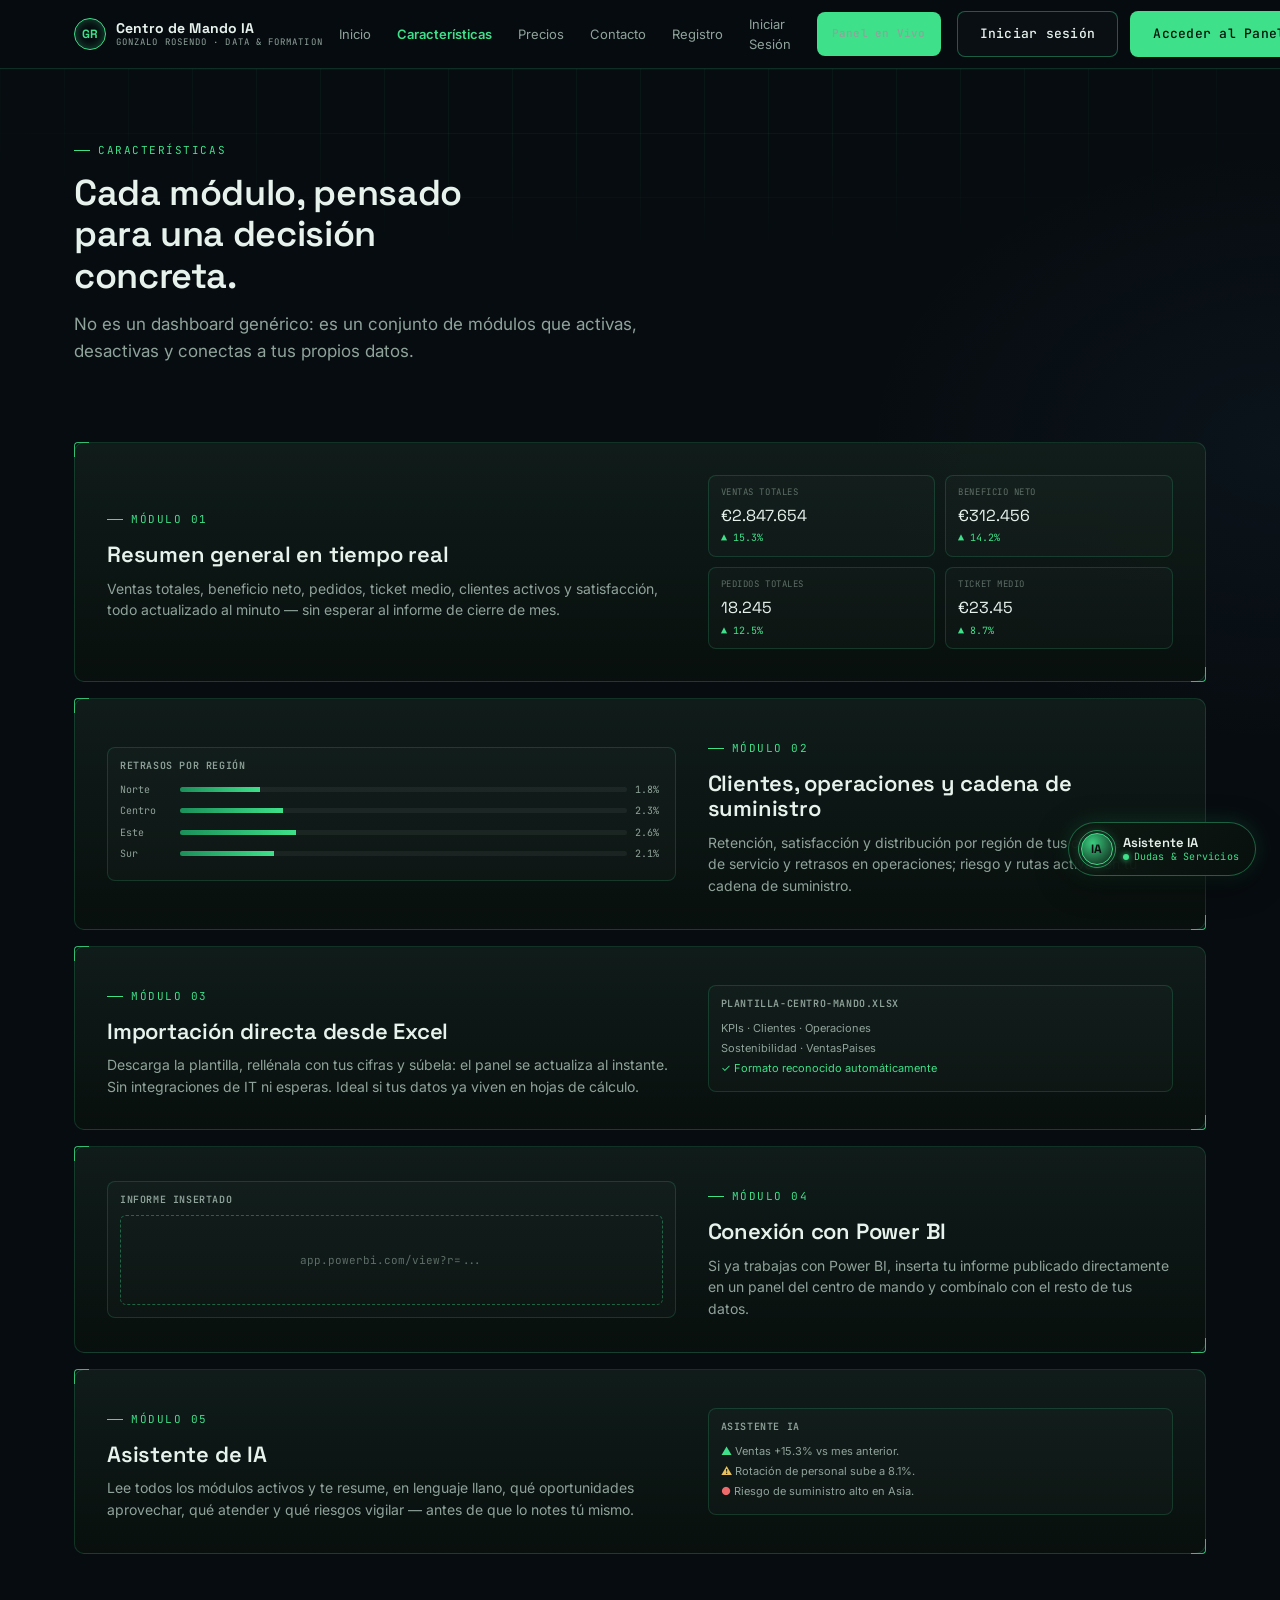
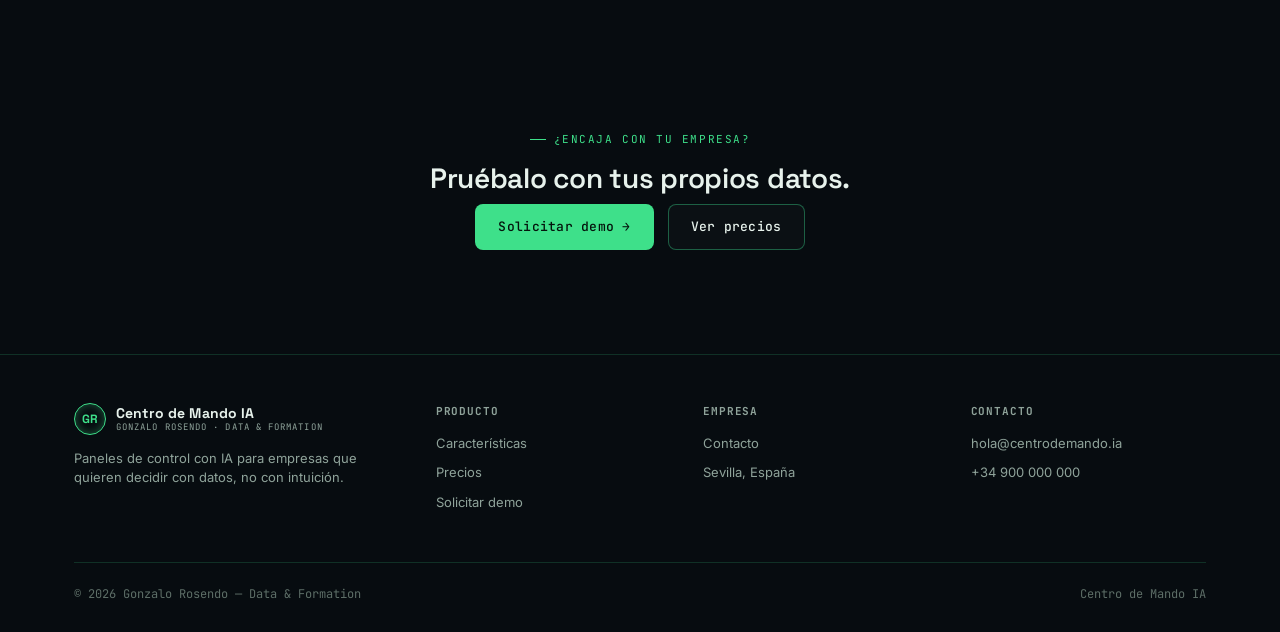
==== caracteristicas.html @ 63df3cac "Add files via upload" ====
<!DOCTYPE html>
<html lang="es">
<head>
<meta charset="UTF-8">
<meta name="viewport" content="width=device-width, initial-scale=1.0">
<title>Características — Centro de Mando IA</title>
<meta name="description" content="Descubre todos los módulos del Centro de Mando IA: ventas, clientes, operaciones, cadena de suministro, sostenibilidad, importación de Excel, Power BI y asistente de IA.">
<link rel="stylesheet" href="styles.css">
</head>
<body>

<header class="site">
  <div class="container nav-row">
    <a href="index.html" class="brand">
      <div class="brand-mark">GR</div>
      <div class="brand-text">Centro de Mando IA<span>GONZALO ROSENDO · DATA &amp; FORMATION</span></div>
    </a>
    <nav class="links">
      <a href="index.html">Inicio</a>
      <a href="caracteristicas.html" class="active">Características</a>
      <a href="precios.html">Precios</a>
      <a href="contacto.html">Contacto</a>
      <a href="registro.html">Registro</a>
      <a href="login.html">Iniciar Sesión</a>
      <a href="panel.html" class="btn btn-primary" style="padding:6px 14px;font-size:11px;">Panel en Vivo</a>
      <div class="mobile-menu-cta">
        <a href="panel.html" class="btn btn-primary">Acceder al Panel</a>
        <a href="login.html" class="btn btn-ghost">Iniciar Sesión</a>
      </div>
    </nav>
    <div class="nav-cta">
      <a href="login.html" class="btn btn-ghost">Iniciar sesión</a>
      <a href="panel.html" class="btn btn-primary">Acceder al Panel</a>
      <button class="nav-toggle" aria-label="Abrir menú">☰</button>
    </div>
  </div>
</header>

<main>

  <section class="page-hero">
    <div class="grid-bg"></div>
    <div class="container">
      <div class="eyebrow">Características</div>
      <h1>Cada módulo, pensado para una decisión concreta.</h1>
      <p class="lead" style="margin-top:14px;">No es un dashboard genérico: es un conjunto de módulos que activas, desactivas y conectas a tus propios datos.</p>
    </div>
  </section>

  <!-- MODULE DETAIL BLOCKS -->
  <section class="section-pad" style="padding-top:20px;">
    <div class="container">

      <div class="hud reveal module-hud">
        <div class="module-text">
          <div class="eyebrow">Módulo 01</div>
          <h2 style="font-size:22px;margin:14px 0 10px;">Resumen general en tiempo real</h2>
          <p style="color:var(--text-dim);font-size:14px;">Ventas totales, beneficio neto, pedidos, ticket medio, clientes activos y satisfacción, todo actualizado al minuto — sin esperar al informe de cierre de mes.</p>
        </div>
        <div class="module-visual preview-kpis" style="grid-template-columns:1fr 1fr;margin-bottom:0;">
          <div class="mini-kpi"><div class="eb">Ventas totales</div><div class="val">€2.847.654</div><div class="delta">▲ 15.3%</div></div>
          <div class="mini-kpi"><div class="eb">Beneficio neto</div><div class="val">€312.456</div><div class="delta">▲ 14.2%</div></div>
          <div class="mini-kpi"><div class="eb">Pedidos totales</div><div class="val">18.245</div><div class="delta">▲ 12.5%</div></div>
          <div class="mini-kpi"><div class="eb">Ticket medio</div><div class="val">€23.45</div><div class="delta">▲ 8.7%</div></div>
        </div>
      </div>

      <div class="hud reveal module-hud reverse">
        <div class="module-text">
          <div class="eyebrow">Módulo 02</div>
          <h2 style="font-size:22px;margin:14px 0 10px;">Clientes, operaciones y cadena de suministro</h2>
          <p style="color:var(--text-dim);font-size:14px;">Retención, satisfacción y distribución por región de tus clientes; nivel de servicio y retrasos en operaciones; riesgo y rutas activas en tu cadena de suministro.</p>
        </div>
        <div class="module-visual mini-panel">
          <h4>Retrasos por región</h4>
          <div class="mini-bar-row"><span>Norte</span><div class="mini-track"><div class="mini-fill" style="width:18%;"></div></div><span>1.8%</span></div>
          <div class="mini-bar-row"><span>Centro</span><div class="mini-track"><div class="mini-fill" style="width:23%;"></div></div><span>2.3%</span></div>
          <div class="mini-bar-row"><span>Este</span><div class="mini-track"><div class="mini-fill" style="width:26%;"></div></div><span>2.6%</span></div>
          <div class="mini-bar-row"><span>Sur</span><div class="mini-track"><div class="mini-fill" style="width:21%;"></div></div><span>2.1%</span></div>
        </div>
      </div>

      <div class="hud reveal module-hud">
        <div class="module-text">
          <div class="eyebrow">Módulo 03</div>
          <h2 style="font-size:22px;margin:14px 0 10px;">Importación directa desde Excel</h2>
          <p style="color:var(--text-dim);font-size:14px;">Descarga la plantilla, rellénala con tus cifras y súbela: el panel se actualiza al instante. Sin integraciones de IT ni esperas. Ideal si tus datos ya viven en hojas de cálculo.</p>
        </div>
        <div class="module-visual mini-panel">
          <h4>plantilla-centro-mando.xlsx</h4>
          <p style="font-size:11px;color:var(--text-dim);line-height:1.8;">
            KPIs · Clientes · Operaciones<br>
            Sostenibilidad · VentasPaises<br>
            <span style="color:var(--green);">✓ Formato reconocido automáticamente</span>
          </p>
        </div>
      </div>

      <div class="hud reveal module-hud reverse">
        <div class="module-text">
          <div class="eyebrow">Módulo 04</div>
          <h2 style="font-size:22px;margin:14px 0 10px;">Conexión con Power BI</h2>
          <p style="color:var(--text-dim);font-size:14px;">Si ya trabajas con Power BI, inserta tu informe publicado directamente en un panel del centro de mando y combínalo con el resto de tus datos.</p>
        </div>
        <div class="module-visual mini-panel">
          <h4>Informe insertado</h4>
          <div style="height:90px;border:1px dashed var(--panel-border-strong);border-radius:6px;display:flex;align-items:center;justify-content:center;font-family:var(--font-mono);font-size:11px;color:var(--text-faint);word-break:break-all;text-align:center;padding:10px;">app.powerbi.com/view?r=...</div>
        </div>
      </div>

      <div class="hud reveal module-hud">
        <div class="module-text">
          <div class="eyebrow">Módulo 05</div>
          <h2 style="font-size:22px;margin:14px 0 10px;">Asistente de IA</h2>
          <p style="color:var(--text-dim);font-size:14px;">Lee todos los módulos activos y te resume, en lenguaje llano, qué oportunidades aprovechar, qué atender y qué riesgos vigilar — antes de que lo notes tú mismo.</p>
        </div>
        <div class="module-visual mini-panel">
          <h4>Asistente IA</h4>
          <p style="font-size:11px;color:var(--text-dim);line-height:1.8;">
            <span style="color:var(--green);">▲</span> Ventas +15.3% vs mes anterior.<br>
            <span style="color:var(--amber);">⚠</span> Rotación de personal sube a 8.1%.<br>
            <span style="color:var(--red);">●</span> Riesgo de suministro alto en Asia.
          </p>
        </div>
      </div>

    </div>
  </section>

  <section class="cta-band">
    <div class="container reveal">
      <div class="eyebrow" style="justify-content:center;">¿Encaja con tu empresa?</div>
      <h2>Pruébalo con tus propios datos.</h2>
      <div class="cta-row">
        <a href="contacto.html" class="btn btn-primary">Solicitar demo →</a>
        <a href="precios.html" class="btn btn-ghost">Ver precios</a>
      </div>
    </div>
  </section>

</main>

<footer class="site">
  <div class="container">
    <div class="footer-grid">
      <div class="footer-col">
        <div class="brand" style="margin-bottom:14px;">
          <div class="brand-mark">GR</div>
          <div class="brand-text">Centro de Mando IA<span>GONZALO ROSENDO · DATA &amp; FORMATION</span></div>
        </div>
        <p>Paneles de control con IA para empresas que quieren decidir con datos, no con intuición.</p>
      </div>
      <div class="footer-col">
        <h5>Producto</h5>
        <a href="caracteristicas.html">Características</a>
        <a href="precios.html">Precios</a>
        <a href="contacto.html">Solicitar demo</a>
      </div>
      <div class="footer-col">
        <h5>Empresa</h5>
        <a href="contacto.html">Contacto</a>
        <p>Sevilla, España</p>
      </div>
      <div class="footer-col">
        <h5>Contacto</h5>
        <p>hola@centrodemando.ia</p>
        <p>+34 900 000 000</p>
      </div>
    </div>
    <div class="footer-bottom">
      <span>© 2026 Gonzalo Rosendo — Data &amp; Formation</span>
      <span>Centro de Mando IA</span>
    </div>
  </div>
</footer>

<script src="script.js"></script>
</body>
</html>
---- styles.css ----
/* ===================================================================
   CENTRO DE MANDO IA — hoja de estilos compartida (Totalmente Responsive)
   Token system:
   Color   #070c10 bg · #0c151c panel · #3ee08a verde (acción/dato vivo)
           #1c8f5a verde oscuro · #e8c15a ámbar (foco secundario)
           #e7f2ec texto · #8fa39a texto atenuado · #5d6e67 texto tenue
   Type    Display: 'Space Grotesk' (condensada, técnica)
           Body: 'Inter'
           Utility/datos: 'JetBrains Mono' (eyebrows, cifras, labels)
   Signature: marco HUD de esquinas + esfera de IA pulsante,
              heredados directamente del propio dashboard.
=================================================================== */

@import url('https://fonts.googleapis.com/css2?family=Space+Grotesk:wght@500;600;700&family=Inter:wght@400;500;600;700&family=JetBrains+Mono:wght@400;500&display=swap');

:root{
  --bg:#070c10;
  --bg-soft:#0a1116;
  --panel:#0c151c;
  --panel-border:rgba(56,214,140,0.18);
  --panel-border-strong:rgba(56,214,140,0.4);
  --green:#3ee08a;
  --green-dim:#1c8f5a;
  --green-glow:rgba(62,224,138,0.35);
  --amber:#e8c15a;
  --red:#ef6a6a;
  --blue:#5aa7e8;
  --text:#e7f2ec;
  --text-dim:#8fa39a;
  --text-faint:#5d6e67;
  --font-display:'Space Grotesk',sans-serif;
  --font-body:'Inter',sans-serif;
  --font-mono:'JetBrains Mono',monospace;
}

*{box-sizing:border-box;margin:0;padding:0;}
html{
  scroll-behavior:smooth;
  overflow-x:hidden;
  width:100%;
  -webkit-text-size-adjust:100%;
}
body{
  background:
    radial-gradient(ellipse 900px 500px at 15% -10%, rgba(62,224,138,0.08), transparent 60%),
    radial-gradient(ellipse 700px 500px at 100% 20%, rgba(90,167,232,0.05), transparent 60%),
    var(--bg);
  color:var(--text);
  font-family:var(--font-body);
  line-height:1.55;
  -webkit-font-smoothing:antialiased;
  overflow-x:hidden;
  width:100%;
  position:relative;
}
img{max-width:100%;height:auto;display:block;}
a{color:inherit;text-decoration:none;}
ul{list-style:none;}

.container{
  max-width:1180px;
  margin:0 auto;
  padding:0 24px;
  width:100%;
}
@media (max-width:480px){
  .container{padding:0 16px;}
}

section{position:relative;}

/* radar grid background texture */
.grid-bg{
  position:absolute;inset:0;pointer-events:none;
  background-image:
    linear-gradient(rgba(62,224,138,0.05) 1px, transparent 1px),
    linear-gradient(90deg, rgba(62,224,138,0.05) 1px, transparent 1px);
  background-size:64px 64px;
  mask-image:radial-gradient(ellipse 70% 60% at 50% 0%, black 40%, transparent 90%);
}

/* ---------- TYPE ---------- */
h1,h2,h3,h4{
  font-family:var(--font-display);
  font-weight:600;
  letter-spacing:-0.01em;
  color:var(--text);
  line-height:1.15;
}
.eyebrow{
  font-family:var(--font-mono);
  font-size:11px;
  letter-spacing:.14em;
  text-transform:uppercase;
  color:var(--green);
  display:inline-flex;
  align-items:center;
  gap:8px;
}
.eyebrow::before{content:'';width:16px;height:1px;background:var(--green);}
p.lead{
  color:var(--text-dim);
  font-size:17px;
  max-width:56ch;
  line-height:1.6;
}
@media (max-width:600px){
  p.lead{font-size:15px;}
}
.mono{font-family:var(--font-mono);}

/* ---------- BUTTONS ---------- */
.btn{
  display:inline-flex;
  align-items:center;
  justify-content:center;
  gap:8px;
  font-family:var(--font-mono);
  font-size:13px;
  font-weight:500;
  letter-spacing:.02em;
  padding:12px 22px;
  min-height:44px;
  border-radius:8px;
  cursor:pointer;
  border:1px solid transparent;
  text-align:center;
  white-space:nowrap;
  transition:transform .15s ease, box-shadow .15s ease, background .15s ease, border-color .15s ease;
  touch-action:manipulation;
}
.btn:active{transform:translateY(1px);}
.btn-primary{
  background:var(--green);
  color:#04140c;
  box-shadow:0 0 0 rgba(62,224,138,0.0);
}
.btn-primary:hover{box-shadow:0 0 24px var(--green-glow);background:#4ce89a;}
.btn-ghost{
  border-color:var(--panel-border-strong);
  color:var(--text);
  background:rgba(255,255,255,0.02);
}
.btn-ghost:hover{border-color:var(--green);color:var(--green);}
.btn-block{width:100%;justify-content:center;}

@media (max-width:480px){
  .btn{padding:10px 18px;font-size:12px;}
}

/* ---------- HUD FRAME (signature element) ---------- */
.hud{
  position:relative;
  background:linear-gradient(180deg, rgba(18,32,28,0.85), rgba(9,16,14,0.9));
  border:1px solid var(--panel-border);
  border-radius:10px;
}
.hud::before,.hud::after,
.hud .hud-tl,.hud .hud-br{
  content:'';position:absolute;width:14px;height:14px;
  border:1.5px solid var(--green);opacity:.8;
  pointer-events:none;
}
.hud::before{top:-1px;left:-1px;border-right:none;border-bottom:none;border-radius:4px 0 0 0;}
.hud::after{bottom:-1px;right:-1px;border-left:none;border-top:none;border-radius:0 0 4px 0;}

/* ---------- HEADER / NAV ---------- */
header.site{
  position:sticky;top:0;z-index:100;
  background:rgba(7,12,16,0.9);backdrop-filter:blur(12px);
  -webkit-backdrop-filter:blur(12px);
  border-bottom:1px solid var(--panel-border);
  width:100%;
}
.nav-row{
  display:flex;
  align-items:center;
  justify-content:space-between;
  height:68px;
  gap:16px;
}
.brand{display:flex;align-items:center;gap:10px;flex-shrink:0;}
.brand-mark{
  width:32px;height:32px;border-radius:50%;border:1.5px solid var(--green);
  display:flex;align-items:center;justify-content:center;color:var(--green);
  font-family:var(--font-display);font-weight:700;font-size:12px;
  box-shadow:0 0 10px var(--green-glow) inset;
  flex-shrink:0;
}
.brand-text{font-family:var(--font-display);font-weight:700;font-size:14px;letter-spacing:.01em;line-height:1.2;}
.brand-text span{display:block;font-family:var(--font-mono);font-weight:400;font-size:9px;color:var(--text-dim);letter-spacing:.12em;}

nav.links{display:flex;align-items:center;gap:26px;}
nav.links a{font-size:13px;color:var(--text-dim);transition:color .15s ease;padding:8px 0;}
nav.links a:hover,nav.links a.active{color:var(--text);}
nav.links a.active{color:var(--green);font-weight:600;}

.nav-cta{display:flex;align-items:center;gap:12px;flex-shrink:0;}
.nav-toggle{
  display:none;
  width:42px;height:42px;
  border:1px solid var(--panel-border-strong);
  border-radius:8px;
  color:var(--text);
  align-items:center;
  justify-content:center;
  cursor:pointer;
  background:rgba(255,255,255,0.02);
  font-size:18px;
  transition:all .15s ease;
}
.nav-toggle:hover{
  border-color:var(--green);
  color:var(--green);
}
.nav-toggle:active{
  transform:scale(0.95);
}

.mobile-menu-cta{display:none;}

@media (max-width:860px){
  .nav-row{height:60px;}
  .brand-text{font-size:13px;}
  .brand-text span{font-size:8px;}

  nav.links{
    position:fixed;
    top:60px;left:0;right:0;bottom:0;
    height:calc(100vh - 60px);
    background:rgba(7,12,16,0.98);
    backdrop-filter:blur(16px);
    -webkit-backdrop-filter:blur(16px);
    flex-direction:column;
    justify-content:flex-start;
    align-items:stretch;
    padding:28px 24px;
    gap:8px;
    transform:translateX(100%);
    transition:transform .25s cubic-bezier(0.16, 1, 0.3, 1);
    border-top:1px solid var(--panel-border);
    overflow-y:auto;
    z-index:99;
  }
  nav.links.open{transform:translateX(0);}
  nav.links a{
    font-size:17px;
    padding:14px 16px;
    border-radius:8px;
    border:1px solid transparent;
    display:flex;
    align-items:center;
    justify-content:space-between;
  }
  nav.links a:hover,nav.links a.active{
    background:rgba(62,224,138,0.08);
    border-color:var(--panel-border);
    color:var(--green);
  }
  .nav-toggle{display:flex;}
  .nav-cta .btn-ghost{display:none;}
  .nav-cta .btn-primary{display:none;}

  .mobile-menu-cta{
    display:flex;
    flex-direction:column;
    gap:10px;
    margin-top:24px;
    padding-top:20px;
    border-top:1px solid var(--panel-border);
  }
  .mobile-menu-cta .btn{width:100%;}
}

@media (max-width:420px){
  .brand-text span{display:none;}
}

/* ---------- HERO ---------- */
.hero{
  padding:96px 0 80px;
  overflow:hidden;
}
.hero-grid{
  display:grid;
  grid-template-columns:1.1fr .9fr;
  gap:56px;
  align-items:center;
}
.hero h1{
  font-size:clamp(28px, 5.2vw, 44px);
  line-height:1.08;
  margin:16px 0 20px;
}
.hero h1 em{font-style:normal;color:var(--green);}
.hero .cta-row{display:flex;gap:14px;margin-top:30px;flex-wrap:wrap;}
.hero-stats{display:flex;gap:28px;margin-top:44px;flex-wrap:wrap;}
.hero-stat{min-width:120px;}
.hero-stat b{display:block;font-family:var(--font-display);font-size:22px;color:var(--text);}
.hero-stat span{font-family:var(--font-mono);font-size:10px;color:var(--text-dim);letter-spacing:.08em;text-transform:uppercase;}

/* orb, reused signature from the product's AI assistant */
.orb-stage{
  position:relative;
  display:flex;
  align-items:center;
  justify-content:center;
  height:380px;
  width:100%;
  max-width:100%;
  overflow:hidden;
}
.orb{
  width:220px;height:220px;border-radius:50%;position:relative;
  background:radial-gradient(circle at 35% 30%, rgba(62,224,138,0.55), rgba(9,16,14,0.95) 70%);
  border:1px solid var(--green-dim);
  box-shadow:0 0 60px var(--green-glow), inset 0 0 40px rgba(62,224,138,0.15);
  animation:pulse 4s ease-in-out infinite;
  flex-shrink:0;
}
@keyframes pulse{
  0%,100%{box-shadow:0 0 40px var(--green-glow), inset 0 0 30px rgba(62,224,138,0.12);}
  50%{box-shadow:0 0 76px var(--green-glow), inset 0 0 50px rgba(62,224,138,0.22);}
}
.orb-ring{
  position:absolute;border:1px solid rgba(62,224,138,0.25);border-radius:50%;
  pointer-events:none;
}
.orb-ring.r1{width:280px;height:280px;animation:spin 26s linear infinite;}
.orb-ring.r2{width:340px;height:340px;animation:spin 40s linear infinite reverse;border-style:dashed;}
@keyframes spin{to{transform:rotate(360deg);}}
.orb-tag{
  position:absolute;font-family:var(--font-mono);font-size:10px;color:var(--green);
  background:rgba(7,12,16,0.88);border:1px solid var(--panel-border-strong);
  padding:5px 10px;border-radius:20px;white-space:nowrap;
  z-index:2;
  box-shadow:0 4px 12px rgba(0,0,0,0.4);
}
.orb-tag.t1{top:12px;left:8%;}
.orb-tag.t2{bottom:26px;right:6%;}
.orb-tag.t3{top:50%;left:4%;}

@media (max-width:900px){
  .hero{padding:60px 0 48px;}
  .hero-grid{grid-template-columns:1fr;gap:40px;}
  .orb-stage{height:280px;order:-1;}
  .orb{width:180px;height:180px;}
  .orb-ring.r1{width:230px;height:230px;}
  .orb-ring.r2{width:280px;height:280px;}
  .orb-tag.t1{top:10px;left:4%;}
  .orb-tag.t2{bottom:16px;right:4%;}
  .orb-tag.t3{top:48%;left:2%;}
}

@media (max-width:540px){
  .hero{padding:40px 0 32px;}
  .hero-stats{gap:16px;margin-top:32px;}
  .hero-stat b{font-size:19px;}
  .hero .cta-row{flex-direction:column;width:100%;}
  .hero .cta-row .btn{width:100%;}
  .orb-stage{height:220px;}
  .orb{width:140px;height:140px;}
  .orb-ring.r1{width:180px;height:180px;}
  .orb-ring.r2{width:220px;height:220px;}
  .orb-tag{font-size:9px;padding:3px 8px;}
}

/* ---------- LOGO / SOCIAL PROOF STRIP ---------- */
.proof{padding:28px 0;border-top:1px solid var(--panel-border);border-bottom:1px solid var(--panel-border);overflow:hidden;}
.proof-row{
  display:flex;
  align-items:center;
  justify-content:space-between;
  gap:20px;
  flex-wrap:wrap;
}
.proof-item{font-family:var(--font-mono);font-size:12px;color:var(--text-faint);letter-spacing:.06em;white-space:nowrap;}

@media (max-width:680px){
  .proof{padding:18px 0;}
  .proof-row{
    display:grid;
    grid-template-columns:repeat(3, 1fr);
    gap:12px;
    text-align:center;
  }
  .proof-item{font-size:11px;}
}
@media (max-width:380px){
  .proof-row{grid-template-columns:repeat(2, 1fr);}
}

/* ---------- SECTION HEADERS ---------- */
.section-head{max-width:640px;margin-bottom:48px;}
.section-head h2{font-size:clamp(22px, 4vw, 30px);margin-top:14px;}
.section-pad{padding:88px 0;}

@media (max-width:860px){
  .section-pad{padding:56px 0;}
  .section-head{margin-bottom:32px;}
}
@media (max-width:480px){
  .section-pad{padding:40px 0;}
}

/* ---------- FEATURE GRID ---------- */
.feat-grid{display:grid;grid-template-columns:repeat(3,1fr);gap:16px;}
.feat-card{padding:24px;display:flex;flex-direction:column;}
.feat-icon{
  width:38px;height:38px;border-radius:8px;border:1px solid var(--panel-border-strong);
  display:flex;align-items:center;justify-content:center;color:var(--green);font-size:16px;margin-bottom:16px;
  flex-shrink:0;
}
.feat-card h3{font-size:15px;margin-bottom:8px;}
.feat-card p{font-size:13px;color:var(--text-dim);line-height:1.55;}

@media (max-width:860px){.feat-grid{grid-template-columns:repeat(2, 1fr);}}
@media (max-width:540px){
  .feat-grid{grid-template-columns:1fr;gap:12px;}
  .feat-card{padding:18px;}
}

/* ---------- PRODUCT PREVIEW MOCK ---------- */
.preview{padding:22px;overflow:hidden;}
.preview-topbar{display:flex;align-items:center;justify-content:space-between;margin-bottom:16px;gap:8px;flex-wrap:wrap;}
.preview-dots{display:flex;gap:6px;}
.preview-dots span{width:8px;height:8px;border-radius:50%;background:rgba(255,255,255,0.12);}
.preview-kpis{display:grid;grid-template-columns:repeat(4,1fr);gap:10px;margin-bottom:12px;}
.mini-kpi{background:rgba(255,255,255,0.02);border:1px solid var(--panel-border);border-radius:8px;padding:10px 12px;}
.mini-kpi .eb{font-family:var(--font-mono);font-size:9px;color:var(--text-faint);text-transform:uppercase;letter-spacing:.06em;}
.mini-kpi .val{font-family:var(--font-display);font-size:16px;margin-top:4px;}
.mini-kpi .delta{font-family:var(--font-mono);font-size:10px;color:var(--green);margin-top:2px;}
.preview-panels{display:grid;grid-template-columns:1.3fr 1fr;gap:10px;}
.mini-panel{background:rgba(255,255,255,0.02);border:1px solid var(--panel-border);border-radius:8px;padding:12px;}
.mini-panel h4{font-family:var(--font-mono);font-size:10px;text-transform:uppercase;letter-spacing:.06em;color:var(--text-dim);margin-bottom:10px;}
.mini-bar-row{display:grid;grid-template-columns:52px 1fr 28px;gap:8px;align-items:center;margin-bottom:6px;}
.mini-bar-row span{font-size:10px;color:var(--text-dim);font-family:var(--font-mono);}
.mini-track{height:5px;border-radius:4px;background:rgba(255,255,255,0.05);overflow:hidden;}
.mini-fill{height:100%;background:linear-gradient(90deg,var(--green-dim),var(--green));}

@media (max-width:768px){
  .preview-kpis{grid-template-columns:repeat(2, 1fr);}
  .preview-panels{grid-template-columns:1fr;}
}
@media (max-width:480px){
  .preview{padding:14px;}
  .mini-kpi .val{font-size:14px;}
  .mini-bar-row{grid-template-columns:46px 1fr 26px;}
}

/* ---------- STEPS ---------- */
.steps{display:grid;grid-template-columns:repeat(4,1fr);gap:0;position:relative;}
.step{padding:0 20px 0 0;position:relative;}
.step .num{font-family:var(--font-mono);font-size:11px;color:var(--green);margin-bottom:12px;}
.step h3{font-size:15px;margin-bottom:8px;}
.step p{font-size:13px;color:var(--text-dim);}
.step:not(:last-child)::after{
  content:'';position:absolute;top:6px;right:0;width:calc(100% - 30px);height:1px;
  background:linear-gradient(90deg,var(--panel-border-strong),transparent);
}
@media (max-width:860px){
  .steps{grid-template-columns:repeat(2, 1fr);gap:32px 20px;}
  .step:not(:last-child)::after{display:none;}
}
@media (max-width:520px){
  .steps{grid-template-columns:1fr;gap:24px;}
  .step{padding:0;}
}

/* ---------- PRICING ---------- */
.pricing-grid{display:grid;grid-template-columns:repeat(3,1fr);gap:16px;align-items:stretch;}
.price-card{padding:28px 24px;display:flex;flex-direction:column;}
.price-card.featured{border-color:var(--green);box-shadow:0 0 40px rgba(62,224,138,0.12);position:relative;}
.price-badge{
  position:absolute;top:-12px;left:24px;background:var(--green);color:#04140c;
  font-family:var(--font-mono);font-size:10px;font-weight:600;letter-spacing:.06em;
  padding:4px 10px;border-radius:12px;text-transform:uppercase;
}
.price-card .plan-name{font-family:var(--font-mono);font-size:12px;color:var(--text-dim);text-transform:uppercase;letter-spacing:.08em;}
.price-card .plan-price{font-family:var(--font-display);font-size:36px;margin:12px 0 4px;line-height:1;}
.price-card .plan-price span{font-size:13px;color:var(--text-dim);font-family:var(--font-mono);}
.price-card .plan-desc{font-size:13px;color:var(--text-dim);margin-bottom:22px;}
.price-card ul{margin-bottom:26px;flex:1;}
.price-card li{
  display:flex;align-items:flex-start;gap:10px;font-size:13px;color:var(--text-dim);
  padding:8px 0;border-top:1px solid var(--panel-border);
}
.price-card li:first-child{border-top:none;}
.price-card li::before{content:'✓';color:var(--green);font-family:var(--font-mono);flex-shrink:0;}

@media (max-width:900px){
  .pricing-grid{
    grid-template-columns:1fr;
    max-width:480px;
    margin:0 auto;
    gap:24px;
  }
}

/* Responsive Table */
.table-responsive{
  width:100%;
  overflow-x:auto;
  -webkit-overflow-scrolling:touch;
}
.table-responsive::-webkit-scrollbar{
  height:6px;
}
.table-responsive::-webkit-scrollbar-thumb{
  background:var(--panel-border-strong);
  border-radius:4px;
}

/* ---------- MODULE DETAIL HUD (caracteristicas.html) ---------- */
.module-hud{
  padding:32px;
  margin-bottom:16px;
  display:grid;
  grid-template-columns:1.1fr 0.9fr;
  gap:32px;
  align-items:center;
}
.module-hud.reverse .module-text{order:2;}
.module-hud.reverse .module-visual{order:1;}

@media (max-width:860px){
  .module-hud{
    grid-template-columns:1fr;
    padding:22px;
    gap:20px;
  }
  .module-hud.reverse .module-text{order:1;}
  .module-hud.reverse .module-visual{order:2;}
}
@media (max-width:480px){
  .module-hud{padding:16px;}
}

/* ---------- FAQ ---------- */
.faq-item{
  border-bottom:1px solid var(--panel-border);
  padding:18px 0;
}
.faq-q{
  display:flex;
  align-items:center;
  justify-content:space-between;
  cursor:pointer;
  font-family:var(--font-display);
  font-size:15px;
  gap:16px;
  user-select:none;
  line-height:1.4;
  padding:4px 0;
  min-height:44px;
  touch-action:manipulation;
}
.faq-q .plus{
  font-family:var(--font-mono);
  color:var(--green);
  font-size:20px;
  transition:transform .2s ease;
  flex-shrink:0;
  width:24px;
  height:24px;
  display:flex;
  align-items:center;
  justify-content:center;
}
.faq-item.open .plus{transform:rotate(45deg);}
.faq-a{max-height:0;overflow:hidden;transition:max-height .25s ease;}
.faq-a p{font-size:13px;color:var(--text-dim);padding-top:12px;max-width:64ch;line-height:1.6;}
.faq-item.open .faq-a{max-height:300px;}

@media (max-width:480px){
  .faq-q{font-size:14px;}
  .faq-a p{font-size:12.5px;}
}

/* ---------- CONTACT ---------- */
.contact-grid{
  display:grid;
  grid-template-columns:1fr .8fr;
  gap:16px;
  align-items:start;
}
.field{margin-bottom:18px;}
.field label{
  display:block;
  font-family:var(--font-mono);
  font-size:11px;
  color:var(--text-dim);
  text-transform:uppercase;
  letter-spacing:.06em;
  margin-bottom:8px;
}
.field input,.field select,.field textarea{
  width:100%;
  background:rgba(255,255,255,0.03);
  border:1px solid var(--panel-border);
  border-radius:8px;
  padding:11px 13px;
  color:var(--text);
  font-family:var(--font-body);
  font-size:15px; /* >=15px to prevent auto-zoom on mobile */
  min-height:44px;
}
.field input:focus,.field select:focus,.field textarea:focus{outline:none;border-color:var(--green);}
.field textarea{resize:vertical;min-height:110px;}
.field-row{display:grid;grid-template-columns:1fr 1fr;gap:16px;}

@media (max-width:860px){
  .contact-grid{grid-template-columns:1fr;gap:24px;}
}
@media (max-width:600px){
  .field-row{grid-template-columns:1fr;gap:0;}
}

.contact-info-item{display:flex;gap:14px;padding:16px 0;border-top:1px solid var(--panel-border);align-items:flex-start;}
.contact-info-item:first-child{border-top:none;}
.contact-info-item .ic{
  width:34px;height:34px;border-radius:8px;border:1px solid var(--panel-border-strong);
  display:flex;align-items:center;justify-content:center;color:var(--green);flex-shrink:0;font-size:14px;
}
.contact-info-item h4{font-size:13px;margin-bottom:3px;}
.contact-info-item p{font-size:12px;color:var(--text-dim);word-break:break-word;}
.form-success{display:none;text-align:center;padding:40px 20px;}
.form-success .check{
  width:54px;height:54px;border-radius:50%;border:1.5px solid var(--green);color:var(--green);
  display:flex;align-items:center;justify-content:center;margin:0 auto 18px;font-size:22px;
}

/* ---------- CTA BAND ---------- */
.cta-band{padding:64px 0;text-align:center;}
.cta-band h2{font-size:clamp(22px, 4vw, 28px);margin:14px 0 10px;}
.cta-band .cta-row{display:flex;justify-content:center;gap:14px;flex-wrap:wrap;}

@media (max-width:480px){
  .cta-band{padding:44px 0;}
  .cta-band .cta-row{flex-direction:column;width:100%;}
  .cta-band .cta-row .btn{width:100%;}
}

/* ---------- FOOTER ---------- */
footer.site{border-top:1px solid var(--panel-border);padding:48px 0 28px;margin-top:40px;width:100%;}
.footer-grid{display:grid;grid-template-columns:1.4fr repeat(3,1fr);gap:32px;margin-bottom:40px;}
.footer-col h5{font-family:var(--font-mono);font-size:11px;color:var(--text-dim);text-transform:uppercase;letter-spacing:.08em;margin-bottom:14px;}
.footer-col a,.footer-col p{display:block;font-size:13px;color:var(--text-dim);margin-bottom:10px;line-height:1.5;}
.footer-col a:hover{color:var(--green);}
.footer-bottom{
  display:flex;
  justify-content:space-between;
  align-items:center;
  border-top:1px solid var(--panel-border);
  padding-top:22px;
  font-size:12px;
  color:var(--text-faint);
  flex-wrap:wrap;
  gap:10px;
  font-family:var(--font-mono);
}

@media (max-width:860px){
  .footer-grid{grid-template-columns:repeat(2, 1fr);gap:28px;}
}
@media (max-width:480px){
  .footer-grid{grid-template-columns:1fr;gap:24px;}
  .footer-bottom{flex-direction:column;align-items:flex-start;}
}

/* ---------- PAGE HEADER (interior pages) ---------- */
.page-hero{padding:64px 0 56px;}
.page-hero h1{font-size:clamp(26px, 4.8vw, 36px);margin-top:14px;max-width:18ch;}

@media (max-width:600px){
  .page-hero{padding:40px 0 32px;}
}

/* ---------- REVEAL ---------- */
.reveal{opacity:0;transform:translateY(16px);transition:opacity .5s ease,transform .5s ease;}
.reveal.in{opacity:1;transform:translateY(0);}
@media (prefers-reduced-motion:reduce){
  .reveal{opacity:1;transform:none;transition:none;}
  .orb,.orb-ring{animation:none;}
}

/* ===================================================================
   FLOATING AI CHAT WIDGET (Bottom-Right Responsive)
=================================================================== */
.ai-chat-container{
  position:fixed;
  bottom:24px;
  right:24px;
  z-index:9999;
  display:flex;
  flex-direction:column;
  align-items:flex-end;
  font-family:var(--font-body);
}

/* Floating Launcher Button */
.ai-chat-launcher{
  display:flex;
  align-items:center;
  gap:10px;
  background:linear-gradient(135deg, rgba(14,26,20,0.96), rgba(8,16,13,0.98));
  border:1px solid var(--panel-border-strong);
  color:var(--text);
  padding:10px 16px 10px 12px;
  border-radius:30px;
  cursor:pointer;
  box-shadow:0 8px 30px rgba(0,0,0,0.5), 0 0 20px rgba(62,224,138,0.18);
  transition:all .2s cubic-bezier(0.16, 1, 0.3, 1);
  outline:none;
  touch-action:manipulation;
}
.ai-chat-launcher:hover{
  transform:translateY(-2px);
  border-color:var(--green);
  box-shadow:0 12px 36px rgba(0,0,0,0.6), 0 0 28px rgba(62,224,138,0.35);
}
.ai-chat-launcher-orb{
  width:32px;
  height:32px;
  border-radius:50%;
  background:radial-gradient(circle at 35% 30%, rgba(62,224,138,0.9), rgba(12,25,18,0.95));
  border:1.5px solid var(--green);
  display:flex;
  align-items:center;
  justify-content:center;
  color:#070c10;
  font-family:var(--font-display);
  font-weight:700;
  font-size:12px;
  position:relative;
  box-shadow:0 0 12px var(--green-glow);
}
.ai-chat-launcher-pulse{
  position:absolute;
  inset:-4px;
  border-radius:50%;
  border:1.5px solid var(--green);
  opacity:0.6;
  animation:chatOrbPulse 2.5s infinite ease-out;
  pointer-events:none;
}
@keyframes chatOrbPulse{
  0%{transform:scale(0.9);opacity:0.8;}
  70%{transform:scale(1.4);opacity:0;}
  100%{transform:scale(1.4);opacity:0;}
}
.ai-chat-launcher-info{
  text-align:left;
  display:flex;
  flex-direction:column;
}
.ai-chat-launcher-title{
  font-family:var(--font-display);
  font-weight:600;
  font-size:13px;
  color:var(--text);
  line-height:1.2;
}
.ai-chat-launcher-status{
  font-family:var(--font-mono);
  font-size:10px;
  color:var(--green);
  display:flex;
  align-items:center;
  gap:5px;
  letter-spacing:.02em;
}
.ai-chat-launcher-status::before{
  content:'';
  width:6px;
  height:6px;
  border-radius:50%;
  background:var(--green);
  box-shadow:0 0 6px var(--green);
}

/* Chat Window */
.ai-chat-window{
  position:absolute;
  bottom:64px;
  right:0;
  width:380px;
  max-width:calc(100vw - 32px);
  height:540px;
  max-height:calc(100vh - 100px);
  background:linear-gradient(180deg, rgba(13,24,20,0.98), rgba(7,14,12,0.99));
  backdrop-filter:blur(20px);
  -webkit-backdrop-filter:blur(20px);
  border:1px solid var(--panel-border-strong);
  border-radius:14px;
  box-shadow:0 24px 60px rgba(0,0,0,0.8), 0 0 30px rgba(62,224,138,0.12);
  display:none;
  flex-direction:column;
  overflow:hidden;
  transform-origin:bottom right;
  animation:chatOpen .25s cubic-bezier(0.16, 1, 0.3, 1) forwards;
}
.ai-chat-window.open{
  display:flex;
}
@keyframes chatOpen{
  0%{opacity:0;transform:scale(0.92) translateY(10px);}
  100%{opacity:1;transform:scale(1) translateY(0);}
}

/* Corner HUD decorations for chat window */
.ai-chat-window::before,
.ai-chat-window::after{
  content:'';
  position:absolute;
  width:12px;
  height:12px;
  border:1.5px solid var(--green);
  opacity:.8;
  pointer-events:none;
  z-index:2;
}
.ai-chat-window::before{top:-1px;left:-1px;border-right:none;border-bottom:none;border-radius:4px 0 0 0;}
.ai-chat-window::after{bottom:-1px;right:-1px;border-left:none;border-top:none;border-radius:0 0 4px 0;}

/* Header */
.ai-chat-header{
  display:flex;
  align-items:center;
  justify-content:space-between;
  padding:14px 16px;
  background:rgba(255,255,255,0.02);
  border-bottom:1px solid var(--panel-border);
  position:relative;
  z-index:3;
}
.ai-chat-header-left{
  display:flex;
  align-items:center;
  gap:10px;
}
.ai-chat-header-orb{
  width:30px;
  height:30px;
  border-radius:50%;
  background:radial-gradient(circle at 35% 30%, rgba(62,224,138,0.8), rgba(12,24,17,0.95));
  border:1px solid var(--green);
  display:flex;
  align-items:center;
  justify-content:center;
  font-family:var(--font-display);
  font-size:11px;
  font-weight:700;
  color:#06100b;
  box-shadow:0 0 8px var(--green-glow);
}
.ai-chat-header-text h4{
  font-size:13px;
  margin:0;
  line-height:1.2;
  font-weight:600;
}
.ai-chat-header-text span{
  font-family:var(--font-mono);
  font-size:10px;
  color:var(--green);
  display:flex;
  align-items:center;
  gap:4px;
}
.ai-chat-header-text span::before{
  content:'';
  width:5px;
  height:5px;
  border-radius:50%;
  background:var(--green);
}
.ai-chat-header-actions{
  display:flex;
  align-items:center;
  gap:6px;
}
.ai-chat-btn-icon{
  background:rgba(255,255,255,0.04);
  border:1px solid var(--panel-border);
  color:var(--text-dim);
  width:28px;
  height:28px;
  border-radius:6px;
  display:flex;
  align-items:center;
  justify-content:center;
  cursor:pointer;
  font-size:13px;
  transition:all .15s ease;
  touch-action:manipulation;
}
.ai-chat-btn-icon:hover{
  border-color:var(--green);
  color:var(--text);
  background:rgba(62,224,138,0.1);
}

/* Quick Suggestion Chips */
.ai-chat-chips{
  display:flex;
  gap:6px;
  overflow-x:auto;
  padding:10px 14px;
  background:rgba(0,0,0,0.25);
  border-bottom:1px solid var(--panel-border);
  scrollbar-width:none;
  -webkit-overflow-scrolling:touch;
}
.ai-chat-chips::-webkit-scrollbar{display:none;}
.ai-chat-chip{
  flex-shrink:0;
  font-family:var(--font-mono);
  font-size:11px;
  padding:6px 11px;
  border-radius:14px;
  background:rgba(255,255,255,0.03);
  border:1px solid var(--panel-border);
  color:var(--text-dim);
  cursor:pointer;
  transition:all .15s ease;
  white-space:nowrap;
  touch-action:manipulation;
}
.ai-chat-chip:hover{
  border-color:var(--green);
  color:var(--green);
  background:rgba(62,224,138,0.08);
}

/* Message Stream */
.ai-chat-messages{
  flex:1;
  overflow-y:auto;
  padding:14px;
  display:flex;
  flex-direction:column;
  gap:12px;
  scrollbar-width:thin;
  scrollbar-color:var(--panel-border) transparent;
  -webkit-overflow-scrolling:touch;
}
.ai-chat-messages::-webkit-scrollbar{
  width:5px;
}
.ai-chat-messages::-webkit-scrollbar-thumb{
  background:var(--panel-border);
  border-radius:4px;
}

/* Message Bubbles */
.ai-msg{
  display:flex;
  flex-direction:column;
  max-width:88%;
  font-size:13px;
  line-height:1.55;
  animation:msgIn .2s ease-out;
}
@keyframes msgIn{
  0%{opacity:0;transform:translateY(6px);}
  100%{opacity:1;transform:translateY(0);}
}

.ai-msg-user{
  align-self:flex-end;
  background:linear-gradient(135deg, rgba(28,60,45,0.9), rgba(18,40,30,0.95));
  border:1px solid var(--green-dim);
  color:var(--text);
  padding:9px 13px;
  border-radius:12px 12px 2px 12px;
  box-shadow:0 2px 10px rgba(0,0,0,0.3);
}

.ai-msg-bot{
  align-self:flex-start;
  background:rgba(255,255,255,0.03);
  border:1px solid var(--panel-border);
  color:var(--text);
  padding:11px 13px;
  border-radius:12px 12px 12px 2px;
  position:relative;
}
.ai-msg-bot strong{color:var(--green);font-weight:600;}
.ai-msg-bot p{margin-bottom:8px;}
.ai-msg-bot p:last-child{margin-bottom:0;}
.ai-msg-bot ul,.ai-msg-bot ol{padding-left:18px;margin-bottom:8px;}
.ai-msg-bot li{margin-bottom:4px;}
.ai-msg-bot a{color:var(--green);text-decoration:underline;text-underline-offset:2px;}
.ai-msg-bot a:hover{color:#4ce89a;}

.ai-msg-meta{
  font-family:var(--font-mono);
  font-size:9px;
  color:var(--text-faint);
  margin-top:4px;
  display:flex;
  align-items:center;
  gap:6px;
}
.ai-msg-user .ai-msg-meta{justify-content:flex-end;}

/* Typing Indicator */
.ai-typing-indicator{
  display:none;
  align-self:flex-start;
  background:rgba(255,255,255,0.03);
  border:1px solid var(--panel-border);
  border-radius:12px 12px 12px 2px;
  padding:10px 14px;
  align-items:center;
  gap:5px;
}
.ai-typing-indicator.active{
  display:flex;
}
.ai-typing-dot{
  width:6px;
  height:6px;
  border-radius:50%;
  background:var(--green);
  opacity:0.4;
  animation:typingDot 1.4s infinite ease-in-out both;
}
.ai-typing-dot:nth-child(1){animation-delay:0s;}
.ai-typing-dot:nth-child(2){animation-delay:0.2s;}
.ai-typing-dot:nth-child(3){animation-delay:0.4s;}
@keyframes typingDot{
  0%,80%,100%{transform:scale(0.7);opacity:0.3;}
  40%{transform:scale(1.2);opacity:1;}
}
.ai-typing-text{
  font-family:var(--font-mono);
  font-size:10px;
  color:var(--text-dim);
  margin-left:6px;
}

/* Footer / Input */
.ai-chat-footer{
  padding:10px 12px;
  background:rgba(7,12,16,0.95);
  border-top:1px solid var(--panel-border);
}
.ai-chat-input-form{
  display:flex;
  align-items:center;
  gap:8px;
  background:rgba(255,255,255,0.03);
  border:1px solid var(--panel-border);
  border-radius:8px;
  padding:4px 6px 4px 10px;
  transition:border-color .15s ease;
}
.ai-chat-input-form:focus-within{
  border-color:var(--green);
}
.ai-chat-input{
  flex:1;
  background:none;
  border:none;
  outline:none;
  color:var(--text);
  font-family:var(--font-body);
  font-size:15px; /* >=15px to prevent auto-zoom on mobile */
  padding:6px 0;
  min-height:36px;
}
.ai-chat-input::placeholder{
  color:var(--text-faint);
  font-size:12px;
}
.ai-chat-send-btn{
  background:var(--green);
  border:none;
  color:#05120a;
  width:32px;
  height:32px;
  border-radius:6px;
  display:flex;
  align-items:center;
  justify-content:center;
  cursor:pointer;
  font-size:14px;
  font-weight:bold;
  transition:all .15s ease;
  flex-shrink:0;
}
.ai-chat-send-btn:hover{
  background:#4ce89a;
  box-shadow:0 0 10px var(--green-glow);
}
.ai-chat-send-btn:disabled{
  opacity:0.4;
  cursor:not-allowed;
}
.ai-chat-footnote{
  font-family:var(--font-mono);
  font-size:9px;
  color:var(--text-faint);
  text-align:center;
  margin-top:6px;
  letter-spacing:.02em;
}

@media (max-width:600px){
  .ai-chat-container{
    bottom:16px;
    right:16px;
  }
  .ai-chat-window{
    position:fixed;
    inset:0;
    width:100vw;
    height:100dvh;
    max-width:100vw;
    max-height:100dvh;
    border-radius:0;
    bottom:0;
    right:0;
    z-index:10000;
  }
}

/* ===================================================================
   AUTHENTICATION & CONTROL PANEL (DASHBOARD & ADMIN SYSTEM)
   =================================================================== */

/* Auth Pages (Registro & Login) */
.auth-wrapper {
  min-height: calc(100vh - 120px);
  display: flex;
  align-items: center;
  justify-content: center;
  padding: 40px 20px 80px;
  position: relative;
}

.auth-card {
  width: 100%;
  max-width: 520px;
  background: var(--panel);
  border: 1px solid var(--panel-border-strong);
  border-radius: 12px;
  padding: 36px 32px;
  box-shadow: 0 16px 40px rgba(0,0,0,0.6);
  position: relative;
  overflow: hidden;
}

.auth-card::before {
  content: '';
  position: absolute;
  top: 0;
  left: 0;
  right: 0;
  height: 2px;
  background: linear-gradient(90deg, transparent, var(--green), transparent);
}

.auth-header {
  text-align: center;
  margin-bottom: 28px;
}

.auth-header h1 {
  font-size: 26px;
  margin: 12px 0 8px;
}

.auth-header p {
  color: var(--text-dim);
  font-size: 14px;
}

.form-group {
  margin-bottom: 18px;
}

.form-group label {
  display: flex;
  justify-content: space-between;
  align-items: center;
  font-family: var(--font-mono);
  font-size: 11px;
  text-transform: uppercase;
  letter-spacing: .08em;
  color: var(--text-dim);
  margin-bottom: 8px;
}

.form-input, .form-select {
  width: 100%;
  background: rgba(255,255,255,0.03);
  border: 1px solid var(--panel-border);
  border-radius: 8px;
  padding: 12px 14px;
  color: var(--text);
  font-family: var(--font-body);
  font-size: 14px;
  outline: none;
  transition: all .2s ease;
}

.form-input:focus, .form-select:focus {
  border-color: var(--green);
  background: rgba(255,255,255,0.05);
  box-shadow: 0 0 12px rgba(62,224,138,0.15);
}

.form-select option {
  background: #0c151c;
  color: #e7f2ec;
}

/* Role Selector in Registration */
.role-grid {
  display: grid;
  grid-template-columns: 1fr 1fr;
  gap: 12px;
  margin-top: 6px;
}

.role-option {
  border: 1px solid var(--panel-border);
  background: rgba(255,255,255,0.02);
  border-radius: 8px;
  padding: 14px 12px;
  cursor: pointer;
  transition: all .2s ease;
  position: relative;
  text-align: left;
}

.role-option:hover {
  border-color: var(--green-dim);
  background: rgba(62,224,138,0.03);
}

.role-option.selected {
  border-color: var(--green);
  background: rgba(62,224,138,0.08);
  box-shadow: 0 0 16px rgba(62,224,138,0.15);
}

.role-option .role-title {
  font-family: var(--font-display);
  font-size: 13px;
  font-weight: 600;
  color: var(--text);
  display: flex;
  align-items: center;
  gap: 6px;
  margin-bottom: 4px;
}

.role-option .role-desc {
  font-size: 11px;
  color: var(--text-dim);
  line-height: 1.4;
}

.role-badge-tag {
  display: inline-block;
  font-family: var(--font-mono);
  font-size: 9px;
  padding: 2px 6px;
  border-radius: 4px;
  text-transform: uppercase;
  letter-spacing: .05em;
}

.role-badge-tag.admin {
  background: rgba(232,193,90,0.15);
  color: var(--amber);
  border: 1px solid rgba(232,193,90,0.3);
}

.role-badge-tag.user {
  background: rgba(62,224,138,0.12);
  color: var(--green);
  border: 1px solid rgba(62,224,138,0.3);
}

/* Quick Demo Accounts */
.quick-auth-box {
  margin-top: 20px;
  padding: 16px;
  background: rgba(255,255,255,0.02);
  border: 1px dashed var(--panel-border);
  border-radius: 8px;
}

.quick-auth-title {
  font-family: var(--font-mono);
  font-size: 10px;
  text-transform: uppercase;
  letter-spacing: .08em;
  color: var(--text-faint);
  margin-bottom: 10px;
  text-align: center;
}

.quick-auth-buttons {
  display: grid;
  grid-template-columns: 1fr 1fr;
  gap: 10px;
}

.btn-demo {
  background: rgba(255,255,255,0.04);
  border: 1px solid var(--panel-border);
  color: var(--text);
  padding: 8px 12px;
  font-family: var(--font-mono);
  font-size: 11px;
  border-radius: 6px;
  cursor: pointer;
  display: flex;
  flex-direction: column;
  align-items: center;
  gap: 2px;
  transition: all .15s ease;
}

.btn-demo:hover {
  border-color: var(--green);
  background: rgba(62,224,138,0.06);
}

.btn-demo span.role-name {
  font-weight: 600;
  color: var(--green);
}

.btn-demo span.user-sub {
  font-size: 9px;
  color: var(--text-faint);
}

/* Form Alerts / Messages */
.form-feedback {
  display: none;
  padding: 12px 14px;
  border-radius: 8px;
  font-size: 13px;
  margin-bottom: 16px;
  line-height: 1.4;
}

.form-feedback.error {
  display: block;
  background: rgba(239,106,106,0.1);
  border: 1px solid rgba(239,106,106,0.3);
  color: #ff9b9b;
}

.form-feedback.success {
  display: block;
  background: rgba(62,224,138,0.1);
  border: 1px solid rgba(62,224,138,0.3);
  color: #79f3b5;
}

/* ===================================================================
   FULL DASHBOARD & CONTROL PANEL (panel.html)
   =================================================================== */

.dash-page {
  padding-top: 16px;
  padding-bottom: 60px;
}

.dash-topbar {
  display: flex;
  justify-content: space-between;
  align-items: center;
  flex-wrap: wrap;
  gap: 16px;
  padding: 18px 24px;
  background: var(--panel);
  border: 1px solid var(--panel-border-strong);
  border-radius: 12px;
  margin-bottom: 20px;
}

.dash-user-info {
  display: flex;
  align-items: center;
  gap: 14px;
}

.dash-avatar {
  width: 44px;
  height: 44px;
  border-radius: 10px;
  background: linear-gradient(135deg, rgba(62,224,138,0.2), rgba(90,167,232,0.2));
  border: 1px solid var(--panel-border-strong);
  display: flex;
  align-items: center;
  justify-content: center;
  font-family: var(--font-display);
  font-weight: 700;
  font-size: 16px;
  color: var(--green);
}

.dash-user-details h2 {
  font-size: 17px;
  margin-bottom: 2px;
  display: flex;
  align-items: center;
  gap: 8px;
}

.dash-user-meta {
  font-family: var(--font-mono);
  font-size: 11px;
  color: var(--text-dim);
}

.dash-top-actions {
  display: flex;
  align-items: center;
  gap: 10px;
}

/* Dashboard Nav Tabs */
.dash-tabs-bar {
  display: flex;
  gap: 6px;
  overflow-x: auto;
  padding-bottom: 6px;
  margin-bottom: 24px;
  border-bottom: 1px solid var(--panel-border);
}

.dash-tab-btn {
  background: none;
  border: none;
  color: var(--text-dim);
  font-family: var(--font-mono);
  font-size: 12px;
  padding: 10px 16px;
  border-radius: 6px;
  cursor: pointer;
  display: flex;
  align-items: center;
  gap: 8px;
  white-space: nowrap;
  transition: all .15s ease;
}

.dash-tab-btn:hover {
  color: var(--text);
  background: rgba(255,255,255,0.03);
}

.dash-tab-btn.active {
  color: #05120a;
  background: var(--green);
  font-weight: 600;
  box-shadow: 0 0 16px rgba(62,224,138,0.3);
}

.dash-tab-btn.admin-tab {
  border: 1px solid rgba(232,193,90,0.3);
  color: var(--amber);
}

.dash-tab-btn.admin-tab.active {
  background: var(--amber);
  color: #120e04;
  box-shadow: 0 0 16px rgba(232,193,90,0.3);
}

/* Tab Panels */
.dash-view {
  display: none;
}

.dash-view.active {
  display: block;
}

/* Module Grid Toggles */
.module-cards-grid {
  display: grid;
  grid-template-columns: repeat(auto-fit, minmax(260px, 1fr));
  gap: 16px;
}

.module-toggle-card {
  background: var(--panel);
  border: 1px solid var(--panel-border);
  border-radius: 10px;
  padding: 20px;
  transition: all .2s ease;
  position: relative;
}

.module-toggle-card:hover {
  border-color: var(--panel-border-strong);
}

.module-card-header {
  display: flex;
  justify-content: space-between;
  align-items: flex-start;
  margin-bottom: 12px;
}

.module-card-header h3 {
  font-size: 15px;
  font-family: var(--font-display);
}

/* Toggle Switch */
.switch {
  position: relative;
  display: inline-block;
  width: 44px;
  height: 24px;
  flex-shrink: 0;
}

.switch input {
  opacity: 0;
  width: 0;
  height: 0;
}

.slider {
  position: absolute;
  cursor: pointer;
  top: 0;
  left: 0;
  right: 0;
  bottom: 0;
  background-color: rgba(255,255,255,0.1);
  transition: .2s;
  border-radius: 24px;
  border: 1px solid var(--panel-border);
}

.slider:before {
  position: absolute;
  content: "";
  height: 16px;
  width: 16px;
  left: 3px;
  bottom: 3px;
  background-color: var(--text-dim);
  transition: .2s;
  border-radius: 50%;
}

input:checked + .slider {
  background-color: var(--green-dim);
  border-color: var(--green);
}

input:checked + .slider:before {
  transform: translateX(20px);
  background-color: #04140c;
}

/* Admin Users Table */
.admin-toolbar {
  display: flex;
  justify-content: space-between;
  align-items: center;
  flex-wrap: wrap;
  gap: 14px;
  margin-bottom: 18px;
}

.user-stat-grid {
  display: grid;
  grid-template-columns: repeat(auto-fit, minmax(140px, 1fr));
  gap: 12px;
  margin-bottom: 20px;
}

.user-stat-card {
  background: var(--panel);
  border: 1px solid var(--panel-border);
  border-radius: 8px;
  padding: 14px;
  text-align: center;
}

.user-stat-card .val {
  font-family: var(--font-mono);
  font-size: 20px;
  font-weight: 700;
  color: var(--text);
  margin-top: 4px;
}

.user-stat-card .lbl {
  font-family: var(--font-mono);
  font-size: 10px;
  text-transform: uppercase;
  color: var(--text-dim);
}

.table-responsive {
  width: 100%;
  overflow-x: auto;
  border: 1px solid var(--panel-border);
  border-radius: 8px;
  background: var(--panel);
}

.admin-table {
  width: 100%;
  border-collapse: collapse;
  min-width: 700px;
  font-size: 13px;
}

.admin-table th {
  background: rgba(255,255,255,0.02);
  padding: 12px 14px;
  text-align: left;
  font-family: var(--font-mono);
  font-size: 10px;
  text-transform: uppercase;
  letter-spacing: .06em;
  color: var(--text-dim);
  border-bottom: 1px solid var(--panel-border);
}

.admin-table td {
  padding: 14px;
  border-bottom: 1px solid rgba(56,214,140,0.08);
  color: var(--text);
  vertical-align: middle;
}

.admin-table tr:hover td {
  background: rgba(255,255,255,0.015);
}

.badge-status {
  display: inline-flex;
  align-items: center;
  gap: 5px;
  font-family: var(--font-mono);
  font-size: 10px;
  padding: 3px 8px;
  border-radius: 4px;
  text-transform: uppercase;
}

.badge-status.activo {
  background: rgba(62,224,138,0.12);
  color: var(--green);
  border: 1px solid rgba(62,224,138,0.25);
}

.badge-status.suspendido {
  background: rgba(239,106,106,0.12);
  color: var(--red);
  border: 1px solid rgba(239,106,106,0.25);
}

.table-actions {
  display: flex;
  gap: 6px;
}

.btn-xs {
  padding: 4px 8px;
  font-size: 10px;
  font-family: var(--font-mono);
  border-radius: 4px;
  cursor: pointer;
  border: 1px solid var(--panel-border);
  background: rgba(255,255,255,0.03);
  color: var(--text);
  transition: all .15s ease;
}

.btn-xs:hover {
  border-color: var(--green);
  color: var(--green);
}

.btn-xs.danger:hover {
  border-color: var(--red);
  color: var(--red);
}

/* Modal for Creating / Editing Users */
.modal-backdrop {
  display: none;
  position: fixed;
  inset: 0;
  background: rgba(0,0,0,0.75);
  backdrop-filter: blur(4px);
  z-index: 1000;
  align-items: center;
  justify-content: center;
  padding: 20px;
}

.modal-backdrop.open {
  display: flex;
}

.modal-content {
  background: var(--panel);
  border: 1px solid var(--panel-border-strong);
  border-radius: 12px;
  width: 100%;
  max-width: 500px;
  padding: 28px;
  box-shadow: 0 20px 50px rgba(0,0,0,0.8);
  max-height: 90vh;
  overflow-y: auto;
}

.modal-header {
  display: flex;
  justify-content: space-between;
  align-items: center;
  margin-bottom: 20px;
  border-bottom: 1px solid var(--panel-border);
  padding-bottom: 12px;
}

.modal-close {
  background: none;
  border: none;
  color: var(--text-dim);
  font-size: 18px;
  cursor: pointer;
  padding: 4px;
}

.modal-close:hover {
  color: var(--text);
}

/* Audit Logs */
.audit-log-list {
  display: flex;
  flex-direction: column;
  gap: 8px;
  margin-top: 14px;
}

.audit-log-item {
  display: flex;
  justify-content: space-between;
  align-items: center;
  flex-wrap: wrap;
  gap: 10px;
  padding: 12px 14px;
  background: rgba(255,255,255,0.02);
  border: 1px solid var(--panel-border);
  border-radius: 6px;
  font-size: 12px;
}

.audit-log-item .action-tag {
  font-family: var(--font-mono);
  font-size: 10px;
  color: var(--green);
  background: rgba(62,224,138,0.1);
  padding: 2px 6px;
  border-radius: 3px;
}

.audit-log-item .timestamp {
  font-family: var(--font-mono);
  font-size: 10px;
  color: var(--text-faint);
}

/* AI Executive Insights in Dashboard */
.ai-insights-box {
  background: linear-gradient(135deg, rgba(62,224,138,0.04), rgba(90,167,232,0.04));
  border: 1px solid var(--panel-border-strong);
  border-radius: 10px;
  padding: 24px;
  margin-bottom: 24px;
  position: relative;
}

.ai-insights-header {
  display: flex;
  justify-content: space-between;
  align-items: center;
  margin-bottom: 14px;
  flex-wrap: wrap;
  gap: 10px;
}

.ai-output-content {
  font-size: 14px;
  color: var(--text);
  line-height: 1.65;
  background: rgba(0,0,0,0.25);
  border: 1px solid var(--panel-border);
  border-radius: 8px;
  padding: 18px;
  white-space: pre-line;
}

/* Responsive adjustments */
@media (max-width: 768px) {
  .dash-topbar {
    flex-direction: column;
    align-items: flex-start;
  }
  .role-grid {
    grid-template-columns: 1fr;
  }
  .quick-auth-buttons {
    grid-template-columns: 1fr;
  }
  .auth-card {
    padding: 28px 20px;
  }
}
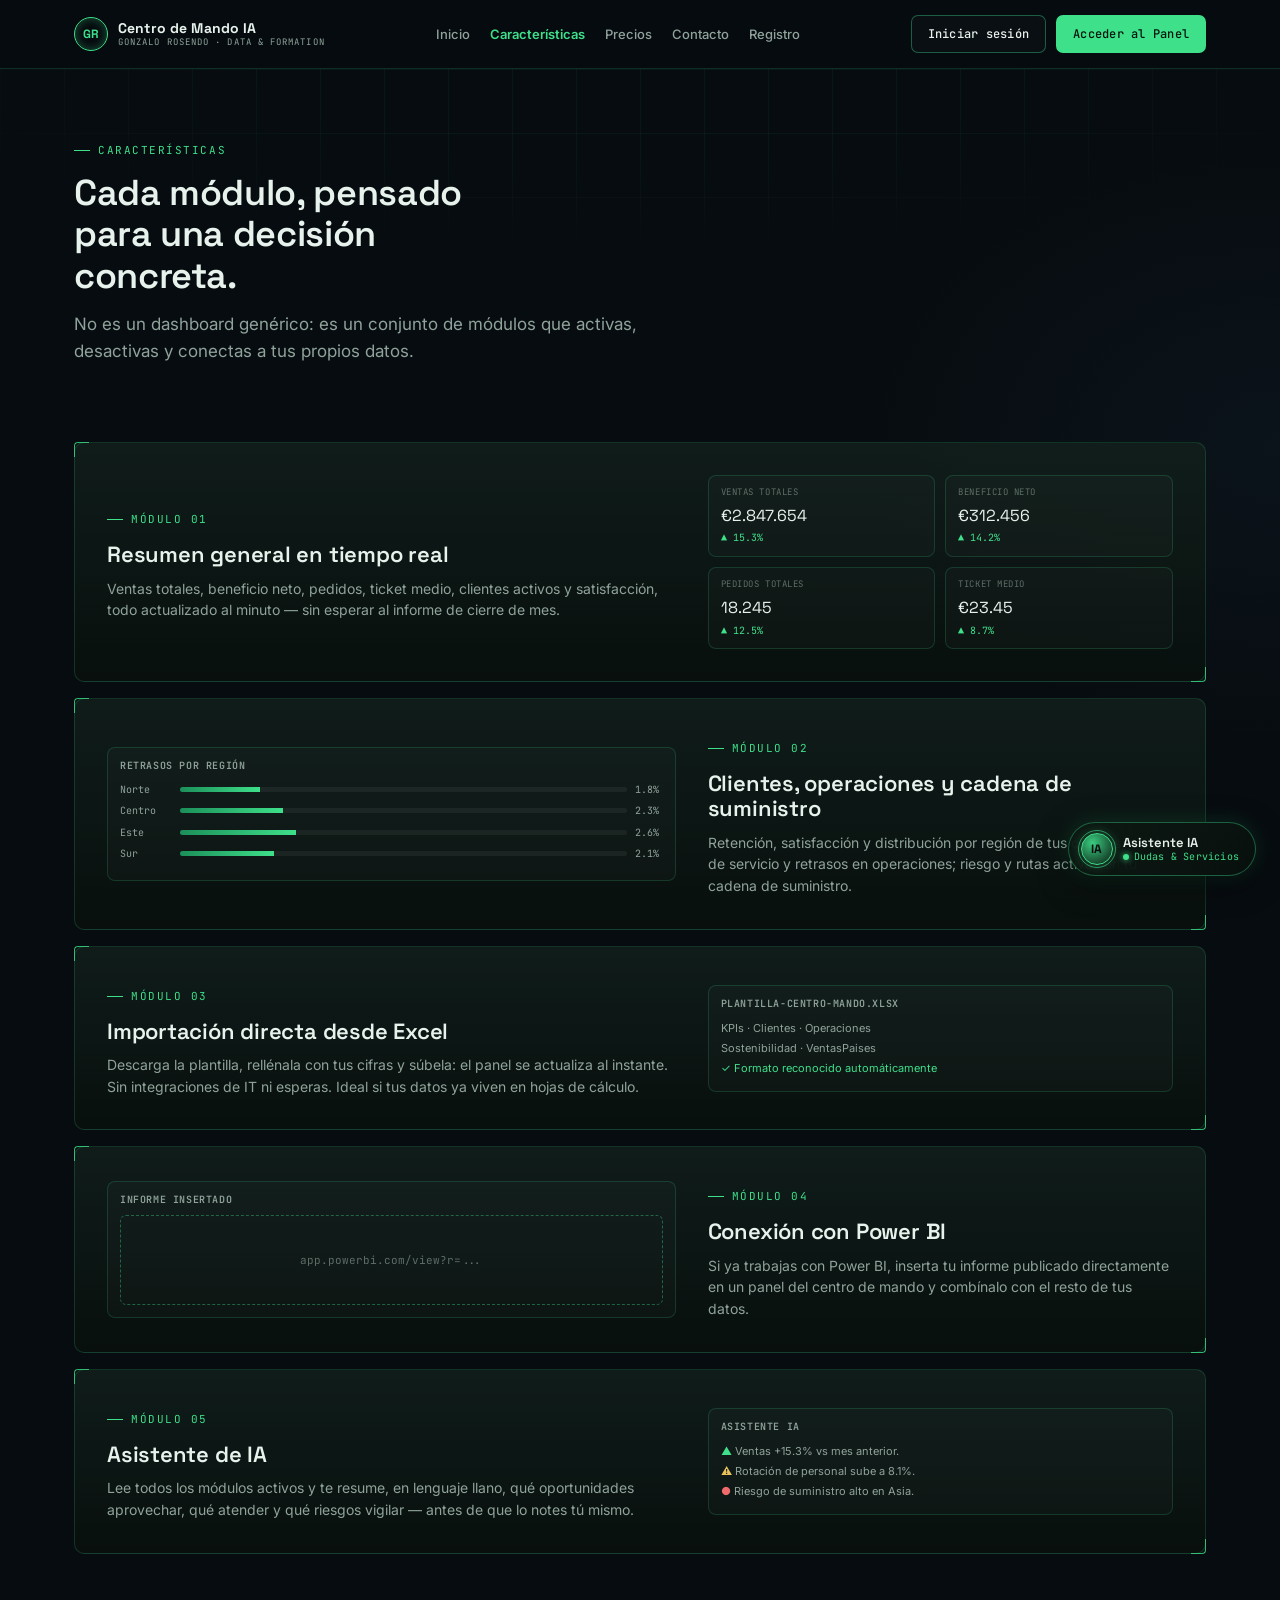
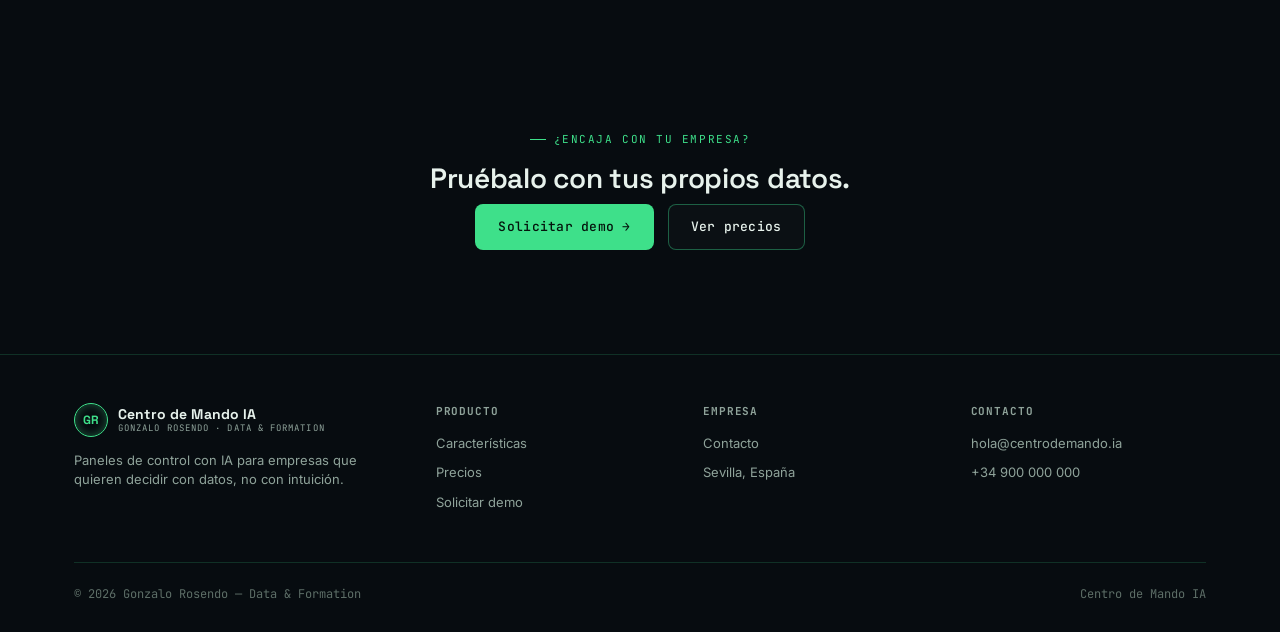
==== commit 2b354254: "Add files via upload" ====
--- a/caracteristicas.html
+++ b/caracteristicas.html
@@ -21,11 +21,9 @@
       <a href="precios.html">Precios</a>
       <a href="contacto.html">Contacto</a>
       <a href="registro.html">Registro</a>
-      <a href="login.html">Iniciar Sesión</a>
-      <a href="panel.html" class="btn btn-primary" style="padding:6px 14px;font-size:11px;">Panel en Vivo</a>
       <div class="mobile-menu-cta">
+        <a href="login.html" class="btn btn-ghost">Iniciar Sesión</a>
         <a href="panel.html" class="btn btn-primary">Acceder al Panel</a>
-        <a href="login.html" class="btn btn-ghost">Iniciar Sesión</a>
       </div>
     </nav>
     <div class="nav-cta">
--- a/styles.css
+++ b/styles.css
@@ -177,30 +177,31 @@
   align-items:center;
   justify-content:space-between;
   height:68px;
-  gap:16px;
-}
-.brand{display:flex;align-items:center;gap:10px;flex-shrink:0;}
+  gap:18px;
+}
+.brand{display:flex;align-items:center;gap:10px;flex-shrink:0;white-space:nowrap;}
 .brand-mark{
-  width:32px;height:32px;border-radius:50%;border:1.5px solid var(--green);
+  width:34px;height:34px;border-radius:50%;border:1.5px solid var(--green);
   display:flex;align-items:center;justify-content:center;color:var(--green);
   font-family:var(--font-display);font-weight:700;font-size:12px;
   box-shadow:0 0 10px var(--green-glow) inset;
   flex-shrink:0;
 }
-.brand-text{font-family:var(--font-display);font-weight:700;font-size:14px;letter-spacing:.01em;line-height:1.2;}
+.brand-text{font-family:var(--font-display);font-weight:700;font-size:14px;letter-spacing:.01em;line-height:1.2;white-space:nowrap;}
 .brand-text span{display:block;font-family:var(--font-mono);font-weight:400;font-size:9px;color:var(--text-dim);letter-spacing:.12em;}
 
-nav.links{display:flex;align-items:center;gap:26px;}
-nav.links a{font-size:13px;color:var(--text-dim);transition:color .15s ease;padding:8px 0;}
+nav.links{display:flex;align-items:center;gap:20px;flex-shrink:0;}
+nav.links a{font-size:13px;color:var(--text-dim);transition:color .15s ease;padding:8px 0;white-space:nowrap;font-weight:500;}
 nav.links a:hover,nav.links a.active{color:var(--text);}
 nav.links a.active{color:var(--green);font-weight:600;}
 
-.nav-cta{display:flex;align-items:center;gap:12px;flex-shrink:0;}
+.nav-cta{display:flex;align-items:center;gap:10px;flex-shrink:0;}
+.nav-cta .btn{padding:8px 16px;min-height:38px;font-size:12px;border-radius:7px;white-space:nowrap;}
 .nav-toggle{
   display:none;
-  width:42px;height:42px;
+  width:38px;height:38px;
   border:1px solid var(--panel-border-strong);
-  border-radius:8px;
+  border-radius:7px;
   color:var(--text);
   align-items:center;
   justify-content:center;
@@ -219,7 +220,7 @@
 
 .mobile-menu-cta{display:none;}
 
-@media (max-width:860px){
+@media (max-width:980px){
   .nav-row{height:60px;}
   .brand-text{font-size:13px;}
   .brand-text span{font-size:8px;}
@@ -234,7 +235,7 @@
     flex-direction:column;
     justify-content:flex-start;
     align-items:stretch;
-    padding:28px 24px;
+    padding:24px 20px;
     gap:8px;
     transform:translateX(100%);
     transition:transform .25s cubic-bezier(0.16, 1, 0.3, 1);
@@ -244,8 +245,8 @@
   }
   nav.links.open{transform:translateX(0);}
   nav.links a{
-    font-size:17px;
-    padding:14px 16px;
+    font-size:16px;
+    padding:12px 16px;
     border-radius:8px;
     border:1px solid transparent;
     display:flex;
@@ -265,8 +266,8 @@
     display:flex;
     flex-direction:column;
     gap:10px;
-    margin-top:24px;
-    padding-top:20px;
+    margin-top:20px;
+    padding-top:18px;
     border-top:1px solid var(--panel-border);
   }
   .mobile-menu-cta .btn{width:100%;}
@@ -299,57 +300,310 @@
 .hero-stat b{display:block;font-family:var(--font-display);font-size:22px;color:var(--text);}
 .hero-stat span{font-family:var(--font-mono);font-size:10px;color:var(--text-dim);letter-spacing:.08em;text-transform:uppercase;}
 
-/* orb, reused signature from the product's AI assistant */
-.orb-stage{
+/* ---------- HERO COCKPIT (Interactive Executive Control Center) ---------- */
+.hero-cockpit{
   position:relative;
-  display:flex;
-  align-items:center;
-  justify-content:center;
-  height:380px;
+  background:linear-gradient(180deg, rgba(14,26,22,0.92), rgba(8,15,13,0.96));
+  border:1px solid var(--panel-border-strong);
+  border-radius:12px;
+  box-shadow:0 20px 50px rgba(0,0,0,0.65), 0 0 30px rgba(62,224,138,0.08);
+  overflow:hidden;
+  transition:border-color .25s ease, box-shadow .25s ease;
+}
+.hero-cockpit:hover{
+  border-color:rgba(62,224,138,0.55);
+  box-shadow:0 24px 60px rgba(0,0,0,0.75), 0 0 45px rgba(62,224,138,0.14);
+}
+.cockpit-topbar{
+  display:flex;
+  align-items:center;
+  justify-content:space-between;
+  padding:12px 18px;
+  background:rgba(5,9,12,0.75);
+  border-bottom:1px solid var(--panel-border);
+  gap:12px;
+  flex-wrap:wrap;
+}
+.cockpit-status-dot{
+  display:flex;
+  align-items:center;
+  gap:8px;
+  font-family:var(--font-mono);
+  font-size:11px;
+  color:var(--text);
+  letter-spacing:.04em;
+}
+.live-pulse{
+  width:8px;
+  height:8px;
+  background:var(--green);
+  border-radius:50%;
+  box-shadow:0 0 10px var(--green);
+  animation:pulseDot 1.8s infinite ease-in-out;
+  flex-shrink:0;
+}
+@keyframes pulseDot{
+  0%,100%{transform:scale(1);opacity:1;}
+  50%{transform:scale(1.4);opacity:0.6;}
+}
+.cockpit-status-text strong{
+  color:var(--green);
+  font-weight:600;
+}
+.cockpit-mode-badges{
+  display:flex;
+  align-items:center;
+  gap:8px;
+}
+.cockpit-pill{
+  font-family:var(--font-mono);
+  font-size:10px;
+  color:var(--text-dim);
+  background:rgba(255,255,255,0.04);
+  border:1px solid var(--panel-border);
+  padding:3px 8px;
+  border-radius:12px;
+  display:inline-flex;
+  align-items:center;
+  gap:5px;
+}
+.cockpit-pill.active{
+  color:var(--green);
+  border-color:rgba(62,224,138,0.35);
+  background:rgba(62,224,138,0.06);
+}
+.pill-dot{
+  width:5px;
+  height:5px;
+  border-radius:50%;
+  background:var(--text-dim);
+}
+.pill-dot.green{
+  background:var(--green);
+  box-shadow:0 0 6px var(--green);
+}
+
+/* Interactive Cockpit Tabs */
+.cockpit-tabs{
+  display:flex;
+  align-items:center;
+  padding:8px 14px 0;
+  gap:6px;
+  background:rgba(7,13,11,0.5);
+  border-bottom:1px solid var(--panel-border);
+  overflow-x:auto;
+  scrollbar-width:none;
+}
+.cockpit-tabs::-webkit-scrollbar{display:none;}
+.cockpit-tab{
+  display:flex;
+  align-items:center;
+  gap:6px;
+  padding:8px 14px;
+  background:transparent;
+  border:1px solid transparent;
+  border-bottom:none;
+  border-radius:6px 6px 0 0;
+  font-family:var(--font-display);
+  font-size:12px;
+  font-weight:600;
+  color:var(--text-dim);
+  cursor:pointer;
+  transition:all .18s ease;
+  white-space:nowrap;
+}
+.cockpit-tab:hover{
+  color:var(--text);
+  background:rgba(255,255,255,0.03);
+}
+.cockpit-tab.active{
+  color:var(--green);
+  background:rgba(18,34,28,0.9);
+  border-color:var(--panel-border);
+  border-bottom:1px solid rgba(18,34,28,0.9);
+  margin-bottom:-1px;
+}
+
+/* Main Body & KPI Grid */
+.cockpit-body{
+  padding:18px;
+  display:flex;
+  flex-direction:column;
+  gap:16px;
+}
+.cockpit-kpi-grid{
+  display:grid;
+  grid-template-columns:repeat(3, 1fr);
+  gap:12px;
+}
+.cockpit-kpi-card{
+  background:rgba(6,12,10,0.65);
+  border:1px solid var(--panel-border);
+  border-radius:8px;
+  padding:12px 14px;
+  display:flex;
+  flex-direction:column;
+  gap:4px;
+  position:relative;
+  overflow:hidden;
+  transition:border-color .2s ease, transform .2s ease;
+}
+.cockpit-kpi-card:hover{
+  border-color:rgba(62,224,138,0.4);
+  transform:translateY(-1px);
+}
+.cockpit-kpi-card .kpi-label{
+  font-family:var(--font-mono);
+  font-size:10px;
+  color:var(--text-dim);
+  letter-spacing:.05em;
+  text-transform:uppercase;
+}
+.cockpit-kpi-card .kpi-val{
+  font-family:var(--font-display);
+  font-size:20px;
+  font-weight:700;
+  color:var(--text);
+  line-height:1.2;
+  letter-spacing:-0.02em;
+}
+.cockpit-kpi-card .kpi-trend{
+  font-family:var(--font-mono);
+  font-size:10px;
+  display:flex;
+  align-items:center;
+  gap:4px;
+  margin-top:2px;
+}
+.cockpit-kpi-card .kpi-trend.up{color:var(--green);}
+.cockpit-kpi-card .kpi-trend.neutral{color:var(--amber);}
+.cockpit-kpi-card .kpi-trend span{color:var(--text-faint);}
+
+/* Sparklines & Progress Bars */
+.kpi-sparkline{
+  display:flex;
+  align-items:flex-end;
+  gap:3px;
+  height:24px;
+  margin-top:6px;
+  padding-top:4px;
+}
+.spark-bar{
+  flex:1;
+  background:rgba(62,224,138,0.25);
+  border-radius:2px;
+  min-height:3px;
+  transition:height .3s ease, background .3s ease;
+}
+.spark-bar.active{
+  background:var(--green);
+  box-shadow:0 0 8px var(--green);
+}
+.kpi-progress-bar{
   width:100%;
-  max-width:100%;
+  height:4px;
+  background:rgba(255,255,255,0.06);
+  border-radius:2px;
+  margin-top:14px;
   overflow:hidden;
 }
-.orb{
-  width:220px;height:220px;border-radius:50%;position:relative;
-  background:radial-gradient(circle at 35% 30%, rgba(62,224,138,0.55), rgba(9,16,14,0.95) 70%);
-  border:1px solid var(--green-dim);
-  box-shadow:0 0 60px var(--green-glow), inset 0 0 40px rgba(62,224,138,0.15);
-  animation:pulse 4s ease-in-out infinite;
-  flex-shrink:0;
-}
-@keyframes pulse{
-  0%,100%{box-shadow:0 0 40px var(--green-glow), inset 0 0 30px rgba(62,224,138,0.12);}
-  50%{box-shadow:0 0 76px var(--green-glow), inset 0 0 50px rgba(62,224,138,0.22);}
-}
-.orb-ring{
-  position:absolute;border:1px solid rgba(62,224,138,0.25);border-radius:50%;
-  pointer-events:none;
-}
-.orb-ring.r1{width:280px;height:280px;animation:spin 26s linear infinite;}
-.orb-ring.r2{width:340px;height:340px;animation:spin 40s linear infinite reverse;border-style:dashed;}
-@keyframes spin{to{transform:rotate(360deg);}}
-.orb-tag{
-  position:absolute;font-family:var(--font-mono);font-size:10px;color:var(--green);
-  background:rgba(7,12,16,0.88);border:1px solid var(--panel-border-strong);
-  padding:5px 10px;border-radius:20px;white-space:nowrap;
-  z-index:2;
-  box-shadow:0 4px 12px rgba(0,0,0,0.4);
-}
-.orb-tag.t1{top:12px;left:8%;}
-.orb-tag.t2{bottom:26px;right:6%;}
-.orb-tag.t3{top:50%;left:4%;}
+.kpi-prog-fill{
+  height:100%;
+  background:var(--green);
+  border-radius:2px;
+  transition:width .4s ease;
+}
+.kpi-prog-fill.green{
+  background:linear-gradient(90deg, var(--green-dim), var(--green));
+  box-shadow:0 0 6px var(--green);
+}
+
+/* AI Insight Box in Cockpit */
+.cockpit-ai-card{
+  background:linear-gradient(135deg, rgba(16,34,26,0.85), rgba(8,16,13,0.95));
+  border:1px solid rgba(62,224,138,0.3);
+  border-radius:8px;
+  padding:14px 16px;
+  position:relative;
+  box-shadow:0 4px 16px rgba(0,0,0,0.35);
+}
+.ai-card-header{
+  display:flex;
+  align-items:center;
+  justify-content:space-between;
+  margin-bottom:8px;
+  flex-wrap:wrap;
+  gap:6px;
+}
+.ai-card-badge{
+  display:flex;
+  align-items:center;
+  gap:6px;
+  font-family:var(--font-mono);
+  font-size:10px;
+  color:var(--green);
+  letter-spacing:.06em;
+}
+.ai-sparkle{
+  font-size:12px;
+  animation:sparkleSpin 3s ease-in-out infinite;
+}
+@keyframes sparkleSpin{
+  0%,100%{transform:scale(1) rotate(0deg);opacity:0.8;}
+  50%{transform:scale(1.25) rotate(15deg);opacity:1;}
+}
+.ai-card-time{
+  font-family:var(--font-mono);
+  font-size:10px;
+  color:var(--text-faint);
+}
+.ai-card-body{
+  font-size:12.5px;
+  line-height:1.55;
+  color:var(--text);
+}
+.ai-card-body p{margin:0;}
+.ai-card-body strong{color:var(--green);font-weight:600;}
+
+/* Cockpit Footer */
+.cockpit-footer-row{
+  display:flex;
+  align-items:center;
+  justify-content:space-between;
+  padding-top:4px;
+  gap:12px;
+  flex-wrap:wrap;
+}
+.cockpit-sync-badge{
+  display:flex;
+  align-items:center;
+  gap:6px;
+  font-family:var(--font-mono);
+  font-size:10px;
+  color:var(--text-dim);
+}
+.cockpit-sync-badge strong{
+  color:var(--text);
+}
+.cockpit-live-link{
+  font-family:var(--font-display);
+  font-size:11px;
+  font-weight:700;
+  color:var(--green);
+  display:inline-flex;
+  align-items:center;
+  gap:4px;
+  transition:gap .15s ease, color .15s ease;
+}
+.cockpit-live-link:hover{
+  color:#fff;
+  gap:8px;
+}
 
 @media (max-width:900px){
   .hero{padding:60px 0 48px;}
   .hero-grid{grid-template-columns:1fr;gap:40px;}
-  .orb-stage{height:280px;order:-1;}
-  .orb{width:180px;height:180px;}
-  .orb-ring.r1{width:230px;height:230px;}
-  .orb-ring.r2{width:280px;height:280px;}
-  .orb-tag.t1{top:10px;left:4%;}
-  .orb-tag.t2{bottom:16px;right:4%;}
-  .orb-tag.t3{top:48%;left:2%;}
+  .hero-cockpit{order:-1;max-width:640px;margin:0 auto;width:100%;}
 }
 
 @media (max-width:540px){
@@ -358,11 +612,11 @@
   .hero-stat b{font-size:19px;}
   .hero .cta-row{flex-direction:column;width:100%;}
   .hero .cta-row .btn{width:100%;}
-  .orb-stage{height:220px;}
-  .orb{width:140px;height:140px;}
-  .orb-ring.r1{width:180px;height:180px;}
-  .orb-ring.r2{width:220px;height:220px;}
-  .orb-tag{font-size:9px;padding:3px 8px;}
+  .cockpit-kpi-grid{grid-template-columns:1fr;gap:8px;}
+  .cockpit-topbar{padding:10px 14px;}
+  .cockpit-body{padding:14px;gap:12px;}
+  .cockpit-tab{padding:6px 10px;font-size:11px;}
+  .cockpit-footer-row{flex-direction:column;align-items:flex-start;gap:8px;}
 }
 
 /* ---------- LOGO / SOCIAL PROOF STRIP ---------- */
@@ -1832,4 +2086,697 @@
   }
 }
 
-
+/* ===================================================================
+   MONTHLY SUBSCRIPTION & BILLING STYLES
+   =================================================================== */
+
+.sub-countdown-badge {
+  display: inline-flex;
+  align-items: center;
+  gap: 8px;
+  background: rgba(62,224,138,0.08);
+  border: 1px solid rgba(62,224,138,0.3);
+  padding: 6px 14px;
+  border-radius: 20px;
+  font-family: var(--font-mono);
+  font-size: 11px;
+  color: var(--text);
+  cursor: pointer;
+  transition: all .2s ease;
+  white-space: nowrap;
+}
+
+.sub-countdown-badge:hover {
+  background: rgba(62,224,138,0.15);
+  border-color: var(--green);
+  transform: translateY(-1px);
+}
+
+.sub-countdown-badge.warning {
+  background: rgba(245,166,35,0.1);
+  border-color: rgba(245,166,35,0.4);
+  color: var(--amber);
+}
+
+.sub-countdown-badge.danger {
+  background: rgba(239,106,106,0.12);
+  border-color: rgba(239,106,106,0.4);
+  color: var(--red);
+}
+
+.sub-pulse-dot {
+  width: 8px;
+  height: 8px;
+  border-radius: 50%;
+  background: var(--green);
+  display: inline-block;
+  box-shadow: 0 0 8px var(--green);
+  animation: pulse-dot 2s infinite;
+}
+
+.sub-countdown-badge.warning .sub-pulse-dot {
+  background: var(--amber);
+  box-shadow: 0 0 8px var(--amber);
+}
+
+.sub-countdown-badge.danger .sub-pulse-dot {
+  background: var(--red);
+  box-shadow: 0 0 8px var(--red);
+  animation: none;
+}
+
+@keyframes pulse-dot {
+  0% { transform: scale(0.95); opacity: 0.8; }
+  50% { transform: scale(1.25); opacity: 1; }
+  100% { transform: scale(0.95); opacity: 0.8; }
+}
+
+.sub-hero-card {
+  background: linear-gradient(135deg, rgba(18,32,28,0.95), rgba(9,16,14,0.98));
+  border: 1px solid var(--panel-border-strong);
+  border-radius: 12px;
+  padding: 28px;
+  margin-bottom: 24px;
+  position: relative;
+  overflow: hidden;
+}
+
+.sub-hero-card::before {
+  content: '';
+  position: absolute;
+  top: 0;
+  left: 0;
+  right: 0;
+  height: 3px;
+  background: linear-gradient(90deg, var(--green), #5aa7e8, var(--green));
+}
+
+.sub-progress-bar-container {
+  background: rgba(255,255,255,0.06);
+  border-radius: 6px;
+  height: 10px;
+  width: 100%;
+  overflow: hidden;
+  margin: 14px 0 8px;
+  position: relative;
+}
+
+.sub-progress-bar-fill {
+  height: 100%;
+  background: linear-gradient(90deg, var(--green), #5aa7e8);
+  border-radius: 6px;
+  transition: width 0.6s cubic-bezier(0.16, 1, 0.3, 1);
+}
+
+.sub-progress-bar-fill.warning {
+  background: linear-gradient(90deg, var(--amber), #ff8a00);
+}
+
+.sub-progress-bar-fill.danger {
+  background: var(--red);
+}
+
+.sub-plan-selection-grid {
+  display: grid;
+  grid-template-columns: repeat(auto-fit, minmax(260px, 1fr));
+  gap: 20px;
+  margin: 24px 0;
+}
+
+.sub-plan-card {
+  background: rgba(255,255,255,0.02);
+  border: 1px solid var(--panel-border);
+  border-radius: 10px;
+  padding: 24px;
+  display: flex;
+  flex-direction: column;
+  justify-content: space-between;
+  transition: all .2s ease;
+  position: relative;
+}
+
+.sub-plan-card:hover {
+  border-color: var(--panel-border-strong);
+  transform: translateY(-2px);
+  background: rgba(255,255,255,0.04);
+}
+
+.sub-plan-card.active-plan {
+  border: 2px solid var(--green);
+  background: rgba(62,224,138,0.03);
+}
+
+.sub-plan-card.featured-plan {
+  border-color: var(--green);
+  box-shadow: 0 0 20px rgba(62,224,138,0.15);
+}
+
+.sub-plan-card .sub-featured-tag {
+  position: absolute;
+  top: -12px;
+  right: 18px;
+  background: var(--green);
+  color: #000;
+  font-family: var(--font-mono);
+  font-weight: 700;
+  font-size: 10px;
+  padding: 2px 10px;
+  border-radius: 12px;
+  letter-spacing: .06em;
+  text-transform: uppercase;
+}
+
+.sub-badge {
+  display: inline-flex;
+  align-items: center;
+  gap: 4px;
+  padding: 3px 8px;
+  border-radius: 4px;
+  font-family: var(--font-mono);
+  font-size: 10px;
+  text-transform: uppercase;
+  font-weight: 600;
+}
+
+.sub-badge.active {
+  background: rgba(62,224,138,0.15);
+  color: var(--green);
+  border: 1px solid rgba(62,224,138,0.3);
+}
+
+.sub-badge.trial {
+  background: rgba(90,167,232,0.15);
+  color: #5aa7e8;
+  border: 1px solid rgba(90,167,232,0.3);
+}
+
+.sub-badge.expired {
+  background: rgba(239,106,106,0.15);
+  color: var(--red);
+  border: 1px solid rgba(239,106,106,0.3);
+}
+
+/* Paywall Lock Modal Overlay */
+.paywall-overlay {
+  display: none;
+  position: fixed;
+  inset: 0;
+  background: rgba(5,9,12,0.92);
+  backdrop-filter: blur(8px);
+  -webkit-backdrop-filter: blur(8px);
+  z-index: 2000;
+  align-items: center;
+  justify-content: center;
+  padding: 20px;
+}
+
+.paywall-overlay.open {
+  display: flex;
+}
+
+.paywall-card {
+  background: var(--panel);
+  border: 1px solid var(--panel-border-strong);
+  border-radius: 14px;
+  width: 100%;
+  max-width: 620px;
+  padding: 32px;
+  box-shadow: 0 25px 60px rgba(0,0,0,0.9);
+  max-height: 90vh;
+  overflow-y: auto;
+  position: relative;
+}
+
+.paywall-lock-icon {
+  width: 56px;
+  height: 56px;
+  border-radius: 50%;
+  background: rgba(239,106,106,0.15);
+  border: 1px solid rgba(239,106,106,0.4);
+  color: var(--red);
+  display: flex;
+  align-items: center;
+  justify-content: center;
+  font-size: 26px;
+  margin: 0 auto 16px;
+}
+
+/* Invoice Printable View Modal */
+.invoice-paper {
+  background: #ffffff;
+  color: #111827;
+  padding: 36px;
+  border-radius: 8px;
+  max-width: 680px;
+  margin: 0 auto;
+  font-family: var(--font-body);
+  box-shadow: 0 10px 30px rgba(0,0,0,0.5);
+}
+
+.invoice-header-row {
+  display: flex;
+  justify-content: space-between;
+  align-items: flex-start;
+  border-bottom: 2px solid #e5e7eb;
+  padding-bottom: 20px;
+  margin-bottom: 20px;
+}
+
+.invoice-table {
+  width: 100%;
+  border-collapse: collapse;
+  margin: 20px 0;
+}
+
+.invoice-table th {
+  background: #f3f4f6;
+  color: #374151;
+  text-align: left;
+  padding: 10px 14px;
+  font-size: 11px;
+  text-transform: uppercase;
+  letter-spacing: .05em;
+}
+
+.invoice-table td {
+  padding: 12px 14px;
+  border-bottom: 1px solid #e5e7eb;
+  font-size: 13px;
+  color: #1f2937;
+}
+
+.invoice-total-box {
+  display: flex;
+  flex-direction: column;
+  align-items: flex-end;
+  margin-top: 14px;
+  gap: 6px;
+  font-size: 13px;
+}
+
+/* ===================================================================
+   D3.JS INTERACTIVE 30-DAY SALES EVOLUTION LINE CHART COMPONENT
+   =================================================================== */
+.d3-chart-wrapper {
+  background: linear-gradient(180deg, rgba(14,26,22,0.92), rgba(8,16,13,0.96));
+  border: 1px solid var(--panel-border-strong);
+  border-radius: 12px;
+  padding: 24px;
+  box-shadow: 0 20px 50px rgba(0,0,0,0.65), 0 0 30px rgba(62,224,138,0.06);
+  position: relative;
+  overflow: hidden;
+  transition: border-color .25s ease, box-shadow .25s ease;
+}
+
+.d3-chart-wrapper:hover {
+  border-color: rgba(62,224,138,0.45);
+  box-shadow: 0 24px 60px rgba(0,0,0,0.75), 0 0 40px rgba(62,224,138,0.12);
+}
+
+.d3-chart-header {
+  display: flex;
+  justify-content: space-between;
+  align-items: flex-start;
+  gap: 20px;
+  margin-bottom: 18px;
+  flex-wrap: wrap;
+}
+
+.d3-stats-strip {
+  display: flex;
+  align-items: center;
+  gap: 10px;
+  flex-wrap: wrap;
+}
+
+.d3-stat-box {
+  background: rgba(6,12,10,0.75);
+  border: 1px solid var(--panel-border);
+  border-radius: 8px;
+  padding: 8px 12px;
+  display: flex;
+  flex-direction: column;
+  gap: 2px;
+  min-width: 100px;
+  transition: border-color .2s ease, transform .2s ease;
+}
+
+.d3-stat-box:hover {
+  border-color: rgba(62,224,138,0.35);
+  transform: translateY(-1px);
+}
+
+.d3-stat-label {
+  font-family: var(--font-mono);
+  font-size: 10px;
+  color: var(--text-dim);
+  text-transform: uppercase;
+  letter-spacing: .05em;
+}
+
+.d3-stat-val {
+  font-family: var(--font-display);
+  font-size: 16px;
+  font-weight: 700;
+  color: var(--text);
+  line-height: 1.2;
+}
+
+.d3-stat-sub {
+  font-family: var(--font-mono);
+  font-size: 10px;
+  color: var(--text-faint);
+}
+
+.d3-stat-sub.positive {
+  color: var(--green);
+  font-weight: 600;
+}
+
+/* Controls Bar (Filter, Metric switch, Curve, Actions) */
+.d3-controls-bar {
+  display: flex;
+  align-items: center;
+  justify-content: space-between;
+  gap: 12px;
+  padding: 10px 14px;
+  background: rgba(5,10,8,0.65);
+  border: 1px solid var(--panel-border);
+  border-radius: 8px;
+  margin-bottom: 16px;
+  flex-wrap: wrap;
+}
+
+.d3-control-group {
+  display: flex;
+  align-items: center;
+  gap: 6px;
+  flex-wrap: wrap;
+}
+
+.d3-group-label {
+  font-family: var(--font-mono);
+  font-size: 11px;
+  color: var(--text-dim);
+  margin-right: 2px;
+}
+
+.d3-btn-toggle {
+  background: rgba(255,255,255,0.03);
+  border: 1px solid var(--panel-border);
+  border-radius: 6px;
+  color: var(--text-dim);
+  font-family: var(--font-display);
+  font-size: 11px;
+  font-weight: 600;
+  padding: 6px 11px;
+  cursor: pointer;
+  transition: all .18s ease;
+  white-space: nowrap;
+}
+
+.d3-btn-toggle:hover {
+  color: var(--text);
+  background: rgba(255,255,255,0.06);
+  border-color: rgba(62,224,138,0.3);
+}
+
+.d3-btn-toggle.active {
+  background: rgba(62,224,138,0.14);
+  color: var(--green);
+  border-color: var(--green);
+  box-shadow: 0 0 10px rgba(62,224,138,0.2);
+}
+
+.d3-btn-action {
+  background: rgba(255,255,255,0.02);
+  border: 1px solid var(--panel-border);
+  border-radius: 6px;
+  color: var(--text);
+  font-family: var(--font-mono);
+  font-size: 11px;
+  padding: 6px 10px;
+  cursor: pointer;
+  display: inline-flex;
+  align-items: center;
+  gap: 4px;
+  transition: all .18s ease;
+}
+
+.d3-btn-action:hover {
+  background: rgba(62,224,138,0.08);
+  border-color: var(--green);
+  color: var(--green);
+}
+
+/* Canvas Area */
+.d3-canvas-container {
+  position: relative;
+  width: 100%;
+  min-height: 380px;
+  background: rgba(4,8,7,0.45);
+  border: 1px solid var(--panel-border);
+  border-radius: 8px;
+  overflow: visible;
+  padding: 10px 0 0;
+}
+
+.d3-svg-chart {
+  width: 100%;
+  height: 100%;
+  display: block;
+  overflow: visible;
+}
+
+/* SVG Line & Area styling */
+.d3-line-sales {
+  fill: none;
+  stroke: var(--green);
+  stroke-width: 2.5px;
+  stroke-linecap: round;
+  stroke-linejoin: round;
+  filter: drop-shadow(0 2px 10px rgba(62,224,138,0.4));
+}
+
+.d3-line-target {
+  fill: none;
+  stroke: var(--amber);
+  stroke-width: 1.8px;
+  stroke-dasharray: 4 4;
+  opacity: 0.85;
+}
+
+.d3-line-secondary {
+  fill: none;
+  stroke: #5aa7e8;
+  stroke-width: 2px;
+  stroke-linecap: round;
+  stroke-linejoin: round;
+}
+
+.d3-area-sales {
+  fill: url(#d3SalesAreaGradient);
+  pointer-events: none;
+}
+
+.d3-grid-line {
+  stroke: rgba(255,255,255,0.05);
+  stroke-dasharray: 2 4;
+}
+
+.d3-axis-line {
+  stroke: var(--panel-border);
+}
+
+.d3-axis-text {
+  font-family: var(--font-mono);
+  font-size: 11px;
+  fill: var(--text-dim);
+  letter-spacing: .02em;
+}
+
+.d3-focus-line {
+  stroke: rgba(62,224,138,0.6);
+  stroke-width: 1.2px;
+  stroke-dasharray: 3 3;
+  pointer-events: none;
+}
+
+.d3-focus-point {
+  fill: #06150e;
+  stroke: var(--green);
+  stroke-width: 2.5px;
+  filter: drop-shadow(0 0 8px var(--green));
+  pointer-events: none;
+}
+
+.d3-focus-target-point {
+  fill: #151105;
+  stroke: var(--amber);
+  stroke-width: 2px;
+  pointer-events: none;
+}
+
+.d3-peak-node {
+  fill: var(--green);
+  stroke: #05120a;
+  stroke-width: 2px;
+  filter: drop-shadow(0 0 8px var(--green));
+}
+
+/* Tooltip Popup */
+.d3-chart-tooltip {
+  position: absolute;
+  pointer-events: none;
+  opacity: 0;
+  background: rgba(7, 14, 11, 0.96);
+  border: 1px solid var(--green);
+  border-radius: 8px;
+  padding: 12px 14px;
+  box-shadow: 0 14px 36px rgba(0,0,0,0.85), 0 0 20px rgba(62,224,138,0.25);
+  font-family: var(--font-body);
+  font-size: 12px;
+  color: var(--text);
+  z-index: 100;
+  transition: opacity .12s ease, transform .08s ease;
+  min-width: 210px;
+  backdrop-filter: blur(8px);
+  -webkit-backdrop-filter: blur(8px);
+}
+
+.d3-tooltip-title {
+  font-family: var(--font-display);
+  font-size: 13px;
+  font-weight: 700;
+  color: #ffffff;
+  border-bottom: 1px solid var(--panel-border);
+  padding-bottom: 6px;
+  margin-bottom: 8px;
+  display: flex;
+  justify-content: space-between;
+  align-items: center;
+}
+
+.d3-tooltip-weekday {
+  font-family: var(--font-mono);
+  font-size: 10px;
+  color: var(--green);
+  text-transform: uppercase;
+}
+
+.d3-tooltip-row {
+  display: flex;
+  justify-content: space-between;
+  align-items: center;
+  margin-bottom: 4px;
+  font-size: 11.5px;
+}
+
+.d3-tooltip-row.main {
+  font-size: 14px;
+  font-weight: 700;
+  color: var(--green);
+  font-family: var(--font-mono);
+  margin-top: 4px;
+  padding-top: 4px;
+  border-top: 1px dashed rgba(255,255,255,0.08);
+}
+
+.d3-tooltip-badge {
+  display: inline-block;
+  padding: 2px 6px;
+  border-radius: 4px;
+  font-family: var(--font-mono);
+  font-size: 9px;
+  text-transform: uppercase;
+}
+
+.d3-tooltip-badge.up {
+  background: rgba(62,224,138,0.15);
+  color: var(--green);
+}
+
+.d3-tooltip-badge.down {
+  background: rgba(239,106,106,0.15);
+  color: var(--red);
+}
+
+/* Legend & Footer */
+.d3-chart-footer {
+  display: flex;
+  justify-content: space-between;
+  align-items: center;
+  margin-top: 14px;
+  padding-top: 10px;
+  border-top: 1px solid var(--panel-border);
+  flex-wrap: wrap;
+  gap: 10px;
+}
+
+.d3-legend-items {
+  display: flex;
+  align-items: center;
+  gap: 16px;
+  flex-wrap: wrap;
+}
+
+.d3-legend-item {
+  display: flex;
+  align-items: center;
+  gap: 6px;
+  font-family: var(--font-mono);
+  font-size: 11px;
+  color: var(--text-dim);
+}
+
+.d3-legend-line {
+  width: 16px;
+  height: 3px;
+  border-radius: 2px;
+}
+
+.d3-legend-line.sales-line {
+  background: var(--green);
+  box-shadow: 0 0 6px var(--green);
+}
+
+.d3-legend-line.target-line {
+  background: var(--amber);
+  border-style: dashed;
+}
+
+.d3-legend-line.secondary-line {
+  background: #5aa7e8;
+}
+
+.d3-legend-dot {
+  width: 8px;
+  height: 8px;
+  border-radius: 50%;
+}
+
+.d3-legend-dot.max-dot {
+  background: var(--green);
+  border: 1.5px solid #05120a;
+  box-shadow: 0 0 8px var(--green);
+}
+
+.d3-footer-hint {
+  font-family: var(--font-mono);
+  font-size: 10.5px;
+  color: var(--text-faint);
+}
+
+@media (max-width: 768px) {
+  .d3-chart-wrapper { padding: 16px; }
+  .d3-stats-strip { width: 100%; justify-content: space-between; }
+  .d3-stat-box { flex: 1 1 calc(50% - 6px); min-width: 120px; }
+  .d3-controls-bar { flex-direction: column; align-items: flex-start; gap: 10px; }
+  .d3-control-group { width: 100%; justify-content: flex-start; }
+  .d3-aux-actions { border-top: 1px solid var(--panel-border); padding-top: 8px; width: 100%; }
+  .d3-canvas-container { min-height: 290px; }
+  .d3-chart-footer { flex-direction: column; align-items: flex-start; }
+}
+
+
+
